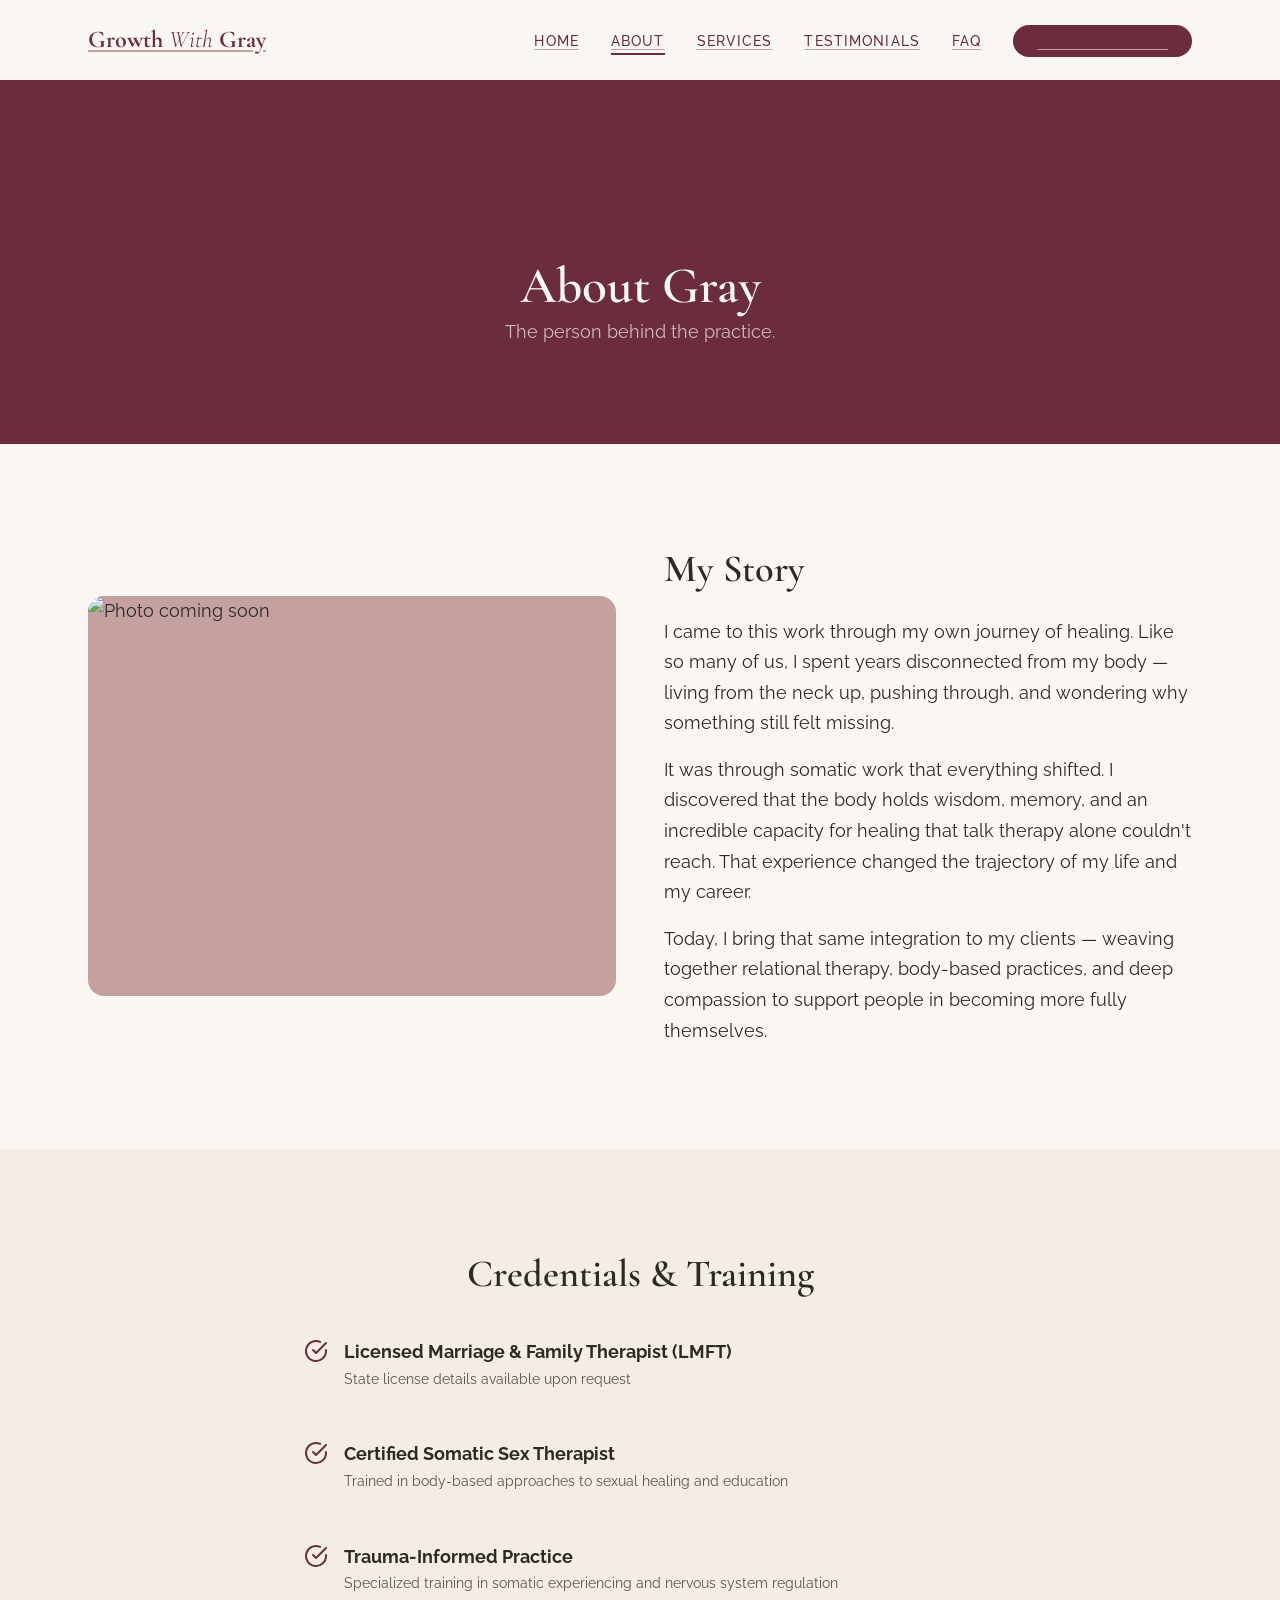
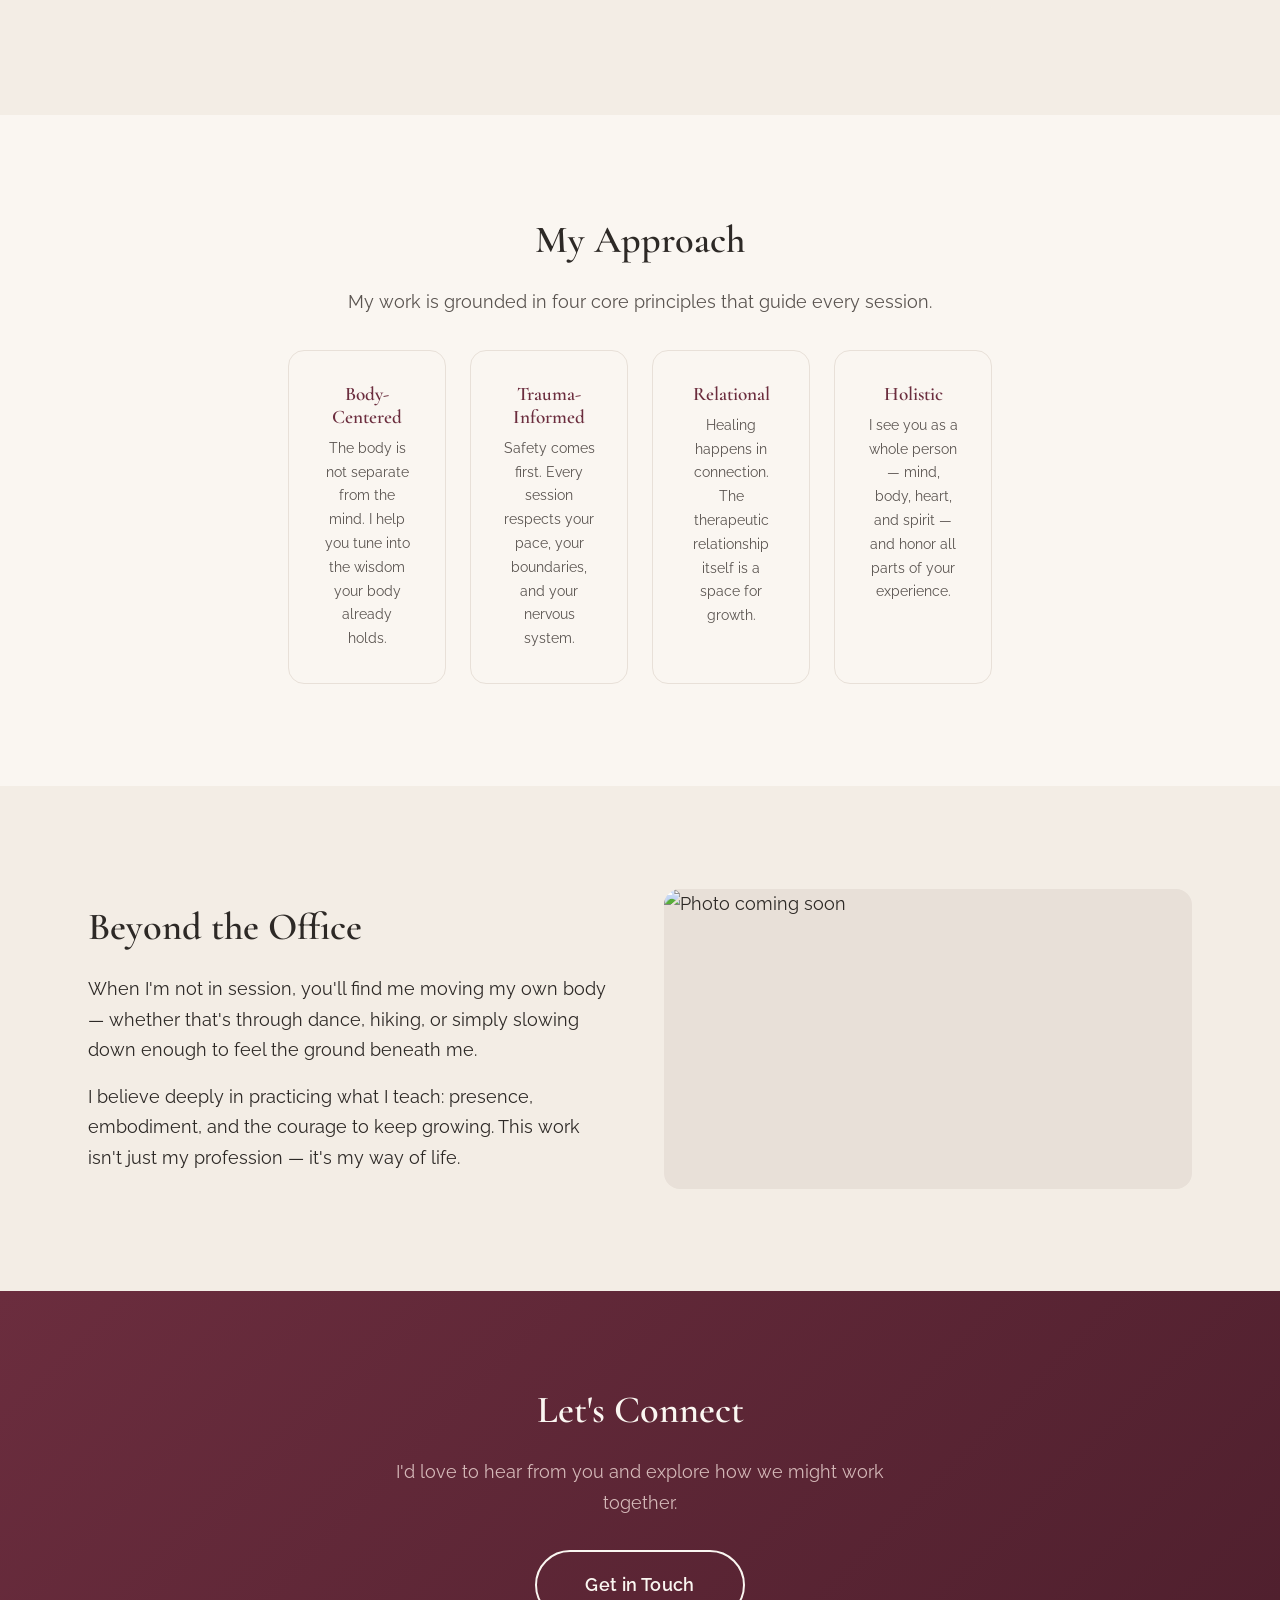
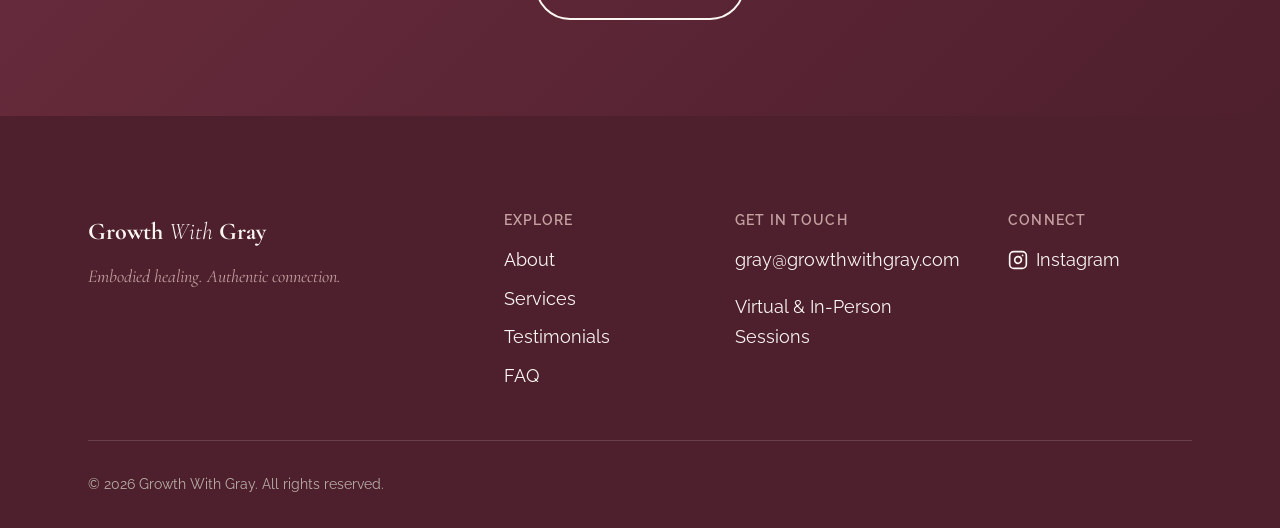
==== web/about.html @ afc62f44 "Initial check in" ====
<!DOCTYPE html>
<html lang="en">
<head>
  <meta charset="UTF-8">
  <meta name="viewport" content="width=device-width, initial-scale=1.0">
  <title>About Gray Moulton | Growth With Gray</title>
  <meta name="description" content="Learn about Gray Moulton, a licensed LMFT and certified Somatic Sex Therapist. Body-centered, trauma-informed therapy and coaching.">
  <meta name="author" content="Gray Moulton, LMFT">
  <meta property="og:title" content="About Gray Moulton | Growth With Gray">
  <meta property="og:description" content="Learn about Gray Moulton, a licensed LMFT and certified Somatic Sex Therapist.">
  <meta property="og:type" content="website">
  <meta property="og:url" content="https://growthwithgray.com/about">
  <link rel="canonical" href="https://growthwithgray.com/about">

  <link rel="preconnect" href="https://fonts.googleapis.com">
  <link rel="preconnect" href="https://fonts.gstatic.com" crossorigin>
  <link href="https://fonts.googleapis.com/css2?family=Cormorant+Garamond:ital,wght@0,400;0,500;0,600;0,700;1,400;1,500&family=Raleway:wght@300;400;500;600;700&display=swap" rel="stylesheet">

  <link rel="stylesheet" href="css/variables.css">
  <link rel="stylesheet" href="css/reset.css">
  <link rel="stylesheet" href="css/typography.css">
  <link rel="stylesheet" href="css/layout.css">
  <link rel="stylesheet" href="css/components.css">
  <link rel="stylesheet" href="css/utilities.css">
  <link rel="stylesheet" href="css/animations.css">
  <link rel="stylesheet" href="css/responsive.css">
</head>
<body>
  <a class="skip-link" href="#main-content">Skip to main content</a>

  <div id="site-header" style="min-height: var(--header-height);"></div>

  <main id="main-content">

    <!-- Page Hero -->
    <section class="page-hero">
      <div class="container">
        <h1 class="reveal">About Gray</h1>
        <p class="reveal reveal--delay-1">The person behind the practice.</p>
      </div>
    </section>

    <!-- Bio Section -->
    <section class="section">
      <div class="container">
        <div class="two-col">
          <div class="reveal--left reveal">
            <img src="images/gray-about.jpg" alt="Gray Moulton in her practice" style="border-radius: var(--radius-lg); width: 100%;" onerror="this.style.background='var(--color-secondary)'; this.style.minHeight='400px'; this.alt='Photo coming soon';">
          </div>
          <div class="reveal--right reveal">
            <h2 class="section-title">My Story</h2>
            <p>I came to this work through my own journey of healing. Like so many of us, I spent years disconnected from my body &mdash; living from the neck up, pushing through, and wondering why something still felt missing.</p>
            <p>It was through somatic work that everything shifted. I discovered that the body holds wisdom, memory, and an incredible capacity for healing that talk therapy alone couldn't reach. That experience changed the trajectory of my life and my career.</p>
            <p>Today, I bring that same integration to my clients &mdash; weaving together relational therapy, body-based practices, and deep compassion to support people in becoming more fully themselves.</p>
          </div>
        </div>
      </div>
    </section>

    <!-- Credentials Section -->
    <section class="section section--alt">
      <div class="container container--narrow">
        <h2 class="section-title text-center reveal">Credentials &amp; Training</h2>
        <div class="credentials-list reveal reveal--delay-1">
          <div class="credential">
            <svg class="credential-icon" viewBox="0 0 24 24" fill="none" stroke="currentColor" stroke-width="2" stroke-linecap="round" stroke-linejoin="round" aria-hidden="true">
              <path d="M22 11.08V12a10 10 0 1 1-5.93-9.14"></path>
              <polyline points="22 4 12 14.01 9 11.01"></polyline>
            </svg>
            <div>
              <strong>Licensed Marriage &amp; Family Therapist (LMFT)</strong>
              <p class="text-light" style="font-size: var(--fs-small); margin-bottom: 0;">State license details available upon request</p>
            </div>
          </div>
          <div class="credential">
            <svg class="credential-icon" viewBox="0 0 24 24" fill="none" stroke="currentColor" stroke-width="2" stroke-linecap="round" stroke-linejoin="round" aria-hidden="true">
              <path d="M22 11.08V12a10 10 0 1 1-5.93-9.14"></path>
              <polyline points="22 4 12 14.01 9 11.01"></polyline>
            </svg>
            <div>
              <strong>Certified Somatic Sex Therapist</strong>
              <p class="text-light" style="font-size: var(--fs-small); margin-bottom: 0;">Trained in body-based approaches to sexual healing and education</p>
            </div>
          </div>
          <div class="credential">
            <svg class="credential-icon" viewBox="0 0 24 24" fill="none" stroke="currentColor" stroke-width="2" stroke-linecap="round" stroke-linejoin="round" aria-hidden="true">
              <path d="M22 11.08V12a10 10 0 1 1-5.93-9.14"></path>
              <polyline points="22 4 12 14.01 9 11.01"></polyline>
            </svg>
            <div>
              <strong>Trauma-Informed Practice</strong>
              <p class="text-light" style="font-size: var(--fs-small); margin-bottom: 0;">Specialized training in somatic experiencing and nervous system regulation</p>
            </div>
          </div>
        </div>
      </div>
    </section>

    <!-- Approach Section -->
    <section class="section">
      <div class="container container--narrow">
        <h2 class="section-title text-center reveal">My Approach</h2>
        <p class="section-subtitle mx-auto text-center reveal reveal--delay-1">My work is grounded in four core principles that guide every session.</p>
        <div class="pillars-grid mt-xl">
          <div class="pillar reveal reveal--delay-1">
            <h4>Body-Centered</h4>
            <p>The body is not separate from the mind. I help you tune into the wisdom your body already holds.</p>
          </div>
          <div class="pillar reveal reveal--delay-2">
            <h4>Trauma-Informed</h4>
            <p>Safety comes first. Every session respects your pace, your boundaries, and your nervous system.</p>
          </div>
          <div class="pillar reveal reveal--delay-3">
            <h4>Relational</h4>
            <p>Healing happens in connection. The therapeutic relationship itself is a space for growth.</p>
          </div>
          <div class="pillar reveal reveal--delay-4">
            <h4>Holistic</h4>
            <p>I see you as a whole person &mdash; mind, body, heart, and spirit &mdash; and honor all parts of your experience.</p>
          </div>
        </div>
      </div>
    </section>

    <!-- Personal Touch Section -->
    <section class="section section--alt">
      <div class="container">
        <div class="two-col two-col--reverse">
          <div class="reveal--right reveal">
            <img src="images/gray-personal.jpg" alt="Gray in a personal setting" style="border-radius: var(--radius-lg); width: 100%;" onerror="this.style.background='var(--color-neutral)'; this.style.minHeight='300px'; this.alt='Photo coming soon';">
          </div>
          <div class="reveal--left reveal">
            <h2 class="section-title">Beyond the Office</h2>
            <p>When I'm not in session, you'll find me moving my own body &mdash; whether that's through dance, hiking, or simply slowing down enough to feel the ground beneath me.</p>
            <p>I believe deeply in practicing what I teach: presence, embodiment, and the courage to keep growing. This work isn't just my profession &mdash; it's my way of life.</p>
          </div>
        </div>
      </div>
    </section>

    <!-- CTA Section -->
    <section class="cta-banner">
      <div class="container">
        <h2 class="reveal">Let's Connect</h2>
        <p class="reveal reveal--delay-1">I'd love to hear from you and explore how we might work together.</p>
        <a href="contact.html" class="btn btn--outline-light btn--large reveal reveal--delay-2">Get in Touch</a>
      </div>
    </section>

  </main>

  <div id="site-footer"></div>

  <script src="js/components.js"></script>
  <script src="js/navigation.js"></script>
  <script src="js/animations.js"></script>
</body>
</html>
---- web/css/variables.css ----
/* ================================================
   GROWTH WITH GRAY - Design Tokens
   ================================================ */

:root {
  /* === Colors === */
  --color-primary:        #6B2D3E;
  --color-primary-light:  #8A4358;
  --color-primary-dark:   #4E1F2D;

  --color-secondary:      #C4A0A0;
  --color-secondary-light:#D4B8B8;

  --color-accent:         #C8956A;
  --color-accent-light:   #D4A880;

  --color-bg:             #FAF6F1;
  --color-bg-alt:         #F3EDE5;
  --color-surface:        #FFFFFF;

  --color-text:           #2D2926;
  --color-text-light:     #5A5450;
  --color-text-inverse:   #FAF6F1;

  --color-neutral:        #E8E0D8;
  --color-neutral-dark:   #B8AFA7;

  --color-error:          #C0392B;
  --color-success:        #6B8E5A;

  /* === Typography === */
  --font-heading: 'Cormorant Garamond', 'Georgia', serif;
  --font-body:    'Raleway', 'Helvetica Neue', sans-serif;

  --fs-hero:     clamp(2.5rem, 5vw, 4.5rem);
  --fs-h1:       clamp(2rem, 4vw, 3.5rem);
  --fs-h2:       clamp(1.75rem, 3vw, 2.5rem);
  --fs-h3:       clamp(1.25rem, 2vw, 1.75rem);
  --fs-h4:       clamp(1.1rem, 1.5vw, 1.25rem);
  --fs-body:     1rem;
  --fs-body-lg:  1.125rem;
  --fs-small:    0.875rem;

  --lh-heading: 1.2;
  --lh-body:    1.7;

  --fw-light:   300;
  --fw-regular: 400;
  --fw-medium:  500;
  --fw-semi:    600;
  --fw-bold:    700;

  /* === Spacing (8px base) === */
  --space-xs:   0.25rem;
  --space-sm:   0.5rem;
  --space-md:   1rem;
  --space-lg:   1.5rem;
  --space-xl:   2rem;
  --space-2xl:  3rem;
  --space-3xl:  4rem;
  --space-4xl:  6rem;
  --space-section: clamp(4rem, 8vw, 8rem);

  /* === Layout === */
  --container-max:     1200px;
  --container-narrow:  800px;
  --container-padding: clamp(1rem, 4vw, 2rem);

  /* === Borders & Radius === */
  --radius-sm:   4px;
  --radius-md:   8px;
  --radius-lg:   16px;
  --radius-xl:   24px;
  --radius-full: 9999px;

  /* === Shadows === */
  --shadow-sm:  0 1px 3px rgba(45, 41, 38, 0.08);
  --shadow-md:  0 4px 12px rgba(45, 41, 38, 0.1);
  --shadow-lg:  0 8px 30px rgba(45, 41, 38, 0.12);

  /* === Transitions === */
  --transition-fast:   150ms ease;
  --transition-base:   300ms ease;
  --transition-slow:   500ms ease;
  --transition-smooth: 600ms cubic-bezier(0.22, 1, 0.36, 1);

  /* === Header === */
  --header-height: 80px;
  --header-height-scrolled: 64px;
}
---- web/css/typography.css ----
/* ================================================
   GROWTH WITH GRAY - Typography
   ================================================ */

h1, h2, h3, h4, h5, h6 {
  font-family: var(--font-heading);
  font-weight: var(--fw-semi);
  line-height: var(--lh-heading);
  color: var(--color-text);
}

h1 { font-size: var(--fs-h1); }
h2 { font-size: var(--fs-h2); }
h3 { font-size: var(--fs-h3); }
h4 { font-size: var(--fs-h4); }

.hero-title {
  font-size: var(--fs-hero);
  font-weight: var(--fw-bold);
  letter-spacing: -0.01em;
}

.section-title {
  font-size: var(--fs-h2);
  margin-bottom: var(--space-lg);
}

.section-subtitle {
  font-size: var(--fs-body-lg);
  color: var(--color-text-light);
  max-width: 600px;
}

p {
  margin-bottom: var(--space-md);
}

p:last-child {
  margin-bottom: 0;
}

a:not(.btn) {
  color: var(--color-primary);
  text-decoration: underline;
  text-decoration-color: var(--color-secondary);
  text-underline-offset: 3px;
  transition: text-decoration-color var(--transition-fast), color var(--transition-fast);
}

a:not(.btn):hover {
  text-decoration-color: var(--color-primary);
  color: var(--color-primary-dark);
}

blockquote {
  position: relative;
  font-family: var(--font-heading);
  font-size: var(--fs-h3);
  font-style: italic;
  line-height: 1.5;
  color: var(--color-text);
  padding-left: var(--space-2xl);
}

blockquote::before {
  content: '\201C';
  position: absolute;
  left: 0;
  top: -0.2em;
  font-size: 4rem;
  color: var(--color-secondary);
  font-family: var(--font-heading);
  line-height: 1;
}

.text-accent {
  color: var(--color-primary);
}

.text-light {
  color: var(--color-text-light);
}

.text-inverse {
  color: var(--color-text-inverse);
}

.tagline {
  font-family: var(--font-heading);
  font-style: italic;
  font-size: var(--fs-body-lg);
  color: var(--color-text-light);
}
---- web/css/layout.css ----
/* ================================================
   GROWTH WITH GRAY - Layout
   ================================================ */

.container {
  width: 100%;
  max-width: var(--container-max);
  margin-inline: auto;
  padding-inline: var(--container-padding);
}

.container--narrow {
  max-width: var(--container-narrow);
}

/* Sections */
.section {
  padding-block: var(--space-section);
}

.section--alt {
  background-color: var(--color-bg-alt);
}

.section--dark {
  background-color: var(--color-primary);
  color: var(--color-text-inverse);
}

.section--dark h2,
.section--dark h3,
.section--dark h4 {
  color: var(--color-text-inverse);
}

.section--dark a:not(.btn) {
  color: var(--color-secondary-light);
}

.section--curved {
  position: relative;
}

.section--curved::after {
  content: '';
  position: absolute;
  bottom: -1px;
  left: 0;
  width: 100%;
  height: 60px;
  background-color: inherit;
  clip-path: ellipse(55% 100% at 50% 0%);
  z-index: 1;
}

/* Two-column grid */
.two-col {
  display: grid;
  grid-template-columns: 1fr;
  gap: var(--space-2xl);
  align-items: center;
}

.two-col--reverse > :first-child {
  order: 0;
}

/* Card grid */
.card-grid {
  display: grid;
  grid-template-columns: 1fr;
  gap: var(--space-xl);
}

/* Testimonials grid */
.testimonial-grid {
  display: grid;
  grid-template-columns: 1fr;
  gap: var(--space-xl);
}

/* Footer grid */
.footer-grid {
  display: grid;
  grid-template-columns: 1fr;
  gap: var(--space-2xl);
}

/* Page hero / banner */
.page-hero {
  padding-top: calc(var(--header-height) + var(--space-4xl));
  padding-bottom: var(--space-4xl);
  background-color: var(--color-primary);
  color: var(--color-text-inverse);
  text-align: center;
  position: relative;
}

.page-hero h1 {
  color: var(--color-text-inverse);
}

.page-hero p {
  color: var(--color-secondary-light);
  max-width: 600px;
  margin-inline: auto;
}

/* Media queries for grids */
@media (min-width: 768px) {
  .two-col {
    grid-template-columns: 1fr 1fr;
  }

  .two-col--reverse > :first-child {
    order: 2;
  }

  .card-grid {
    grid-template-columns: repeat(2, 1fr);
  }

  .testimonial-grid {
    grid-template-columns: repeat(2, 1fr);
  }

  .footer-grid {
    grid-template-columns: repeat(2, 1fr);
  }
}

@media (min-width: 1024px) {
  .card-grid {
    grid-template-columns: repeat(3, 1fr);
  }

  .footer-grid {
    grid-template-columns: 2fr 1fr 1fr 1fr;
  }
}
---- web/css/components.css ----
/* ================================================
   GROWTH WITH GRAY - Components
   ================================================ */

/* ---- Header / Navigation ---- */

.site-header {
  position: fixed;
  top: 0;
  left: 0;
  width: 100%;
  height: var(--header-height);
  z-index: 100;
  transition: background-color var(--transition-base),
              height var(--transition-base),
              box-shadow var(--transition-base);
}

.site-header .container {
  display: flex;
  align-items: center;
  justify-content: space-between;
  height: 100%;
}

.site-header.is-scrolled {
  height: var(--header-height-scrolled);
  background-color: rgba(250, 246, 241, 0.95);
  backdrop-filter: blur(10px);
  -webkit-backdrop-filter: blur(10px);
  box-shadow: var(--shadow-sm);
}

/* Logo */
.logo {
  font-family: var(--font-heading);
  font-size: 1.5rem;
  font-weight: var(--fw-bold);
  color: var(--color-primary);
  text-decoration: none;
  z-index: 101;
}

.logo:hover {
  text-decoration: none;
}

.logo-accent {
  font-weight: var(--fw-light);
  font-style: italic;
}

/* Navigation */
.nav-list {
  display: flex;
  align-items: center;
  gap: var(--space-xl);
}

.nav-link {
  font-family: var(--font-body);
  font-size: var(--fs-small);
  font-weight: var(--fw-medium);
  color: var(--color-text);
  text-decoration: none;
  text-transform: uppercase;
  letter-spacing: 0.08em;
  padding: var(--space-xs) 0;
  position: relative;
  transition: color var(--transition-fast);
}

.nav-link::after {
  content: '';
  position: absolute;
  bottom: -2px;
  left: 0;
  width: 0;
  height: 2px;
  background-color: var(--color-primary);
  transition: width var(--transition-base);
}

.nav-link:hover::after,
.nav-link.is-active::after {
  width: 100%;
}

.nav-link:hover {
  color: var(--color-primary);
  text-decoration: none;
}

.nav-link.is-active {
  color: var(--color-primary);
}

/* CTA nav link */
.nav-link--cta {
  background-color: var(--color-primary);
  color: var(--color-text-inverse);
  padding: var(--space-sm) var(--space-lg);
  border-radius: var(--radius-full);
  text-decoration: none;
  transition: background-color var(--transition-fast), transform var(--transition-fast);
}

.nav-link--cta::after {
  display: none;
}

.nav-link--cta:hover {
  background-color: var(--color-primary-light);
  color: var(--color-text-inverse);
  transform: translateY(-1px);
}

.nav-link--cta.is-active {
  background-color: var(--color-primary-dark);
  color: var(--color-text-inverse);
}

/* Hamburger */
.mobile-menu-toggle {
  display: none;
  flex-direction: column;
  justify-content: center;
  gap: 5px;
  width: 30px;
  height: 30px;
  z-index: 101;
  padding: 0;
}

.hamburger-line {
  display: block;
  width: 100%;
  height: 2px;
  background-color: var(--color-text);
  border-radius: 2px;
  transition: transform var(--transition-base), opacity var(--transition-fast);
  transform-origin: center;
}

.mobile-menu-toggle[aria-expanded="true"] .hamburger-line:nth-child(1) {
  transform: translateY(7px) rotate(45deg);
}

.mobile-menu-toggle[aria-expanded="true"] .hamburger-line:nth-child(2) {
  opacity: 0;
}

.mobile-menu-toggle[aria-expanded="true"] .hamburger-line:nth-child(3) {
  transform: translateY(-7px) rotate(-45deg);
}

/* ---- Buttons ---- */

.btn {
  display: inline-flex;
  align-items: center;
  justify-content: center;
  padding: var(--space-md) var(--space-xl);
  font-family: var(--font-body);
  font-size: var(--fs-body);
  font-weight: var(--fw-semi);
  text-decoration: none;
  border: 2px solid transparent;
  border-radius: var(--radius-full);
  cursor: pointer;
  transition: all var(--transition-base);
  letter-spacing: 0.02em;
  line-height: 1;
}

.btn--primary {
  background-color: var(--color-primary);
  color: var(--color-text-inverse);
}

.btn--primary:hover {
  background-color: var(--color-primary-light);
  transform: translateY(-2px);
  box-shadow: var(--shadow-md);
  text-decoration: none;
  color: var(--color-text-inverse);
}

.btn--outline {
  background: transparent;
  border-color: var(--color-primary);
  color: var(--color-primary);
}

.btn--outline:hover {
  background-color: var(--color-primary);
  color: var(--color-text-inverse);
  transform: translateY(-2px);
  text-decoration: none;
}

.btn--outline-light {
  background: transparent;
  border-color: var(--color-text-inverse);
  color: var(--color-text-inverse);
}

.btn--outline-light:hover {
  background-color: var(--color-text-inverse);
  color: var(--color-primary);
  transform: translateY(-2px);
  text-decoration: none;
}

.btn--large {
  padding: var(--space-lg) var(--space-2xl);
  font-size: var(--fs-body-lg);
}

.btn + .btn {
  margin-left: var(--space-md);
}

/* ---- Cards ---- */

.card {
  background: var(--color-surface);
  border-radius: var(--radius-lg);
  padding: var(--space-2xl);
  box-shadow: var(--shadow-sm);
  transition: transform var(--transition-base), box-shadow var(--transition-base);
}

.card:hover {
  transform: translateY(-4px);
  box-shadow: var(--shadow-md);
}

.card-icon {
  width: 48px;
  height: 48px;
  margin-bottom: var(--space-lg);
  color: var(--color-primary);
}

.card h3 {
  margin-bottom: var(--space-md);
}

.card p {
  color: var(--color-text-light);
}

.card .btn {
  margin-top: var(--space-lg);
}

/* ---- Testimonial Card ---- */

.testimonial-card {
  background: var(--color-surface);
  border-radius: var(--radius-lg);
  padding: var(--space-2xl);
  box-shadow: var(--shadow-sm);
  position: relative;
}

.testimonial-card blockquote {
  font-size: var(--fs-body-lg);
  margin-bottom: var(--space-lg);
}

.testimonial-card .testimonial-author {
  font-weight: var(--fw-semi);
  color: var(--color-primary);
}

.testimonial-card .testimonial-service {
  font-size: var(--fs-small);
  color: var(--color-text-light);
  margin-top: var(--space-xs);
}

/* ---- Forms ---- */

.form-group {
  margin-bottom: var(--space-lg);
}

.form-label {
  display: block;
  font-size: var(--fs-small);
  font-weight: var(--fw-semi);
  text-transform: uppercase;
  letter-spacing: 0.05em;
  margin-bottom: var(--space-sm);
  color: var(--color-text);
}

.form-input,
.form-textarea,
.form-select {
  width: 100%;
  padding: var(--space-md);
  border: 1px solid var(--color-neutral);
  border-radius: var(--radius-md);
  background-color: var(--color-surface);
  font-size: var(--fs-body);
  transition: border-color var(--transition-fast), box-shadow var(--transition-fast);
}

.form-input:focus,
.form-textarea:focus,
.form-select:focus {
  outline: none;
  border-color: var(--color-primary);
  box-shadow: 0 0 0 3px rgba(107, 45, 62, 0.15);
}

.form-input.is-invalid,
.form-textarea.is-invalid {
  border-color: var(--color-error);
}

.form-textarea {
  min-height: 150px;
  resize: vertical;
}

.form-error {
  display: none;
  font-size: var(--fs-small);
  color: var(--color-error);
  margin-top: var(--space-xs);
}

.form-error.is-visible {
  display: block;
}

.form-success {
  display: none;
  padding: var(--space-lg);
  background-color: rgba(107, 142, 90, 0.1);
  border: 1px solid var(--color-success);
  border-radius: var(--radius-md);
  color: var(--color-success);
  text-align: center;
}

.form-success.is-visible {
  display: block;
}

/* ---- FAQ Accordion ---- */

.faq-item {
  border-bottom: 1px solid var(--color-neutral);
}

.faq-item summary {
  display: flex;
  align-items: center;
  justify-content: space-between;
  padding: var(--space-lg) 0;
  cursor: pointer;
  font-family: var(--font-heading);
  font-size: var(--fs-h4);
  font-weight: var(--fw-semi);
  color: var(--color-text);
  list-style: none;
  transition: color var(--transition-fast);
}

.faq-item summary::-webkit-details-marker {
  display: none;
}

.faq-item summary::marker {
  display: none;
  content: '';
}

.faq-item summary:hover {
  color: var(--color-primary);
}

.faq-chevron {
  width: 20px;
  height: 20px;
  flex-shrink: 0;
  color: var(--color-primary);
  transition: transform var(--transition-base);
}

.faq-item[open] .faq-chevron {
  transform: rotate(180deg);
}

.faq-answer {
  padding-bottom: var(--space-lg);
  color: var(--color-text-light);
}

/* ---- Footer ---- */

.site-footer {
  background-color: var(--color-primary-dark);
  color: var(--color-text-inverse);
  padding: var(--space-4xl) 0 var(--space-xl);
}

.footer-logo {
  font-family: var(--font-heading);
  font-size: 1.5rem;
  font-weight: var(--fw-bold);
  color: var(--color-text-inverse);
}

.footer-logo .logo-accent {
  font-weight: var(--fw-light);
  font-style: italic;
}

.footer-tagline {
  margin-top: var(--space-sm);
  color: var(--color-secondary);
}

.site-footer h3 {
  font-family: var(--font-body);
  font-size: var(--fs-small);
  font-weight: var(--fw-semi);
  text-transform: uppercase;
  letter-spacing: 0.08em;
  color: var(--color-secondary);
  margin-bottom: var(--space-md);
}

.footer-nav ul {
  display: flex;
  flex-direction: column;
  gap: var(--space-sm);
}

.site-footer a:not(.btn) {
  color: var(--color-text-inverse);
  text-decoration: none;
  text-decoration-color: transparent;
  transition: text-decoration-color var(--transition-fast);
}

.site-footer a:not(.btn):hover {
  text-decoration: underline;
  text-decoration-color: var(--color-secondary);
  color: var(--color-text-inverse);
}

.social-links {
  display: flex;
  gap: var(--space-md);
}

.social-links a {
  display: flex;
  align-items: center;
  gap: var(--space-sm);
}

.social-icon {
  width: 20px;
  height: 20px;
}

.footer-bottom {
  margin-top: var(--space-2xl);
  padding-top: var(--space-xl);
  border-top: 1px solid rgba(250, 246, 241, 0.15);
  display: flex;
  flex-wrap: wrap;
  justify-content: space-between;
  gap: var(--space-md);
  font-size: var(--fs-small);
  color: var(--color-neutral-dark);
}

/* ---- Hero Section (Home) ---- */

.hero {
  min-height: 100vh;
  display: flex;
  align-items: center;
  justify-content: center;
  text-align: center;
  padding-top: var(--header-height);
  background: linear-gradient(
    135deg,
    var(--color-primary-dark) 0%,
    var(--color-primary) 50%,
    #7A3A4E 100%
  );
  color: var(--color-text-inverse);
  position: relative;
  overflow: hidden;
}

.hero::before {
  content: '';
  position: absolute;
  top: 0;
  left: 0;
  right: 0;
  bottom: 0;
  background: radial-gradient(
    ellipse at 30% 50%,
    rgba(196, 160, 160, 0.15) 0%,
    transparent 60%
  );
}

.hero::after {
  content: '';
  position: absolute;
  bottom: -1px;
  left: 0;
  width: 100%;
  height: 80px;
  background-color: var(--color-bg);
  clip-path: ellipse(55% 100% at 50% 100%);
}

.hero-content {
  position: relative;
  z-index: 1;
  max-width: 800px;
  padding: var(--space-2xl) var(--container-padding);
}

.hero h1 {
  color: var(--color-text-inverse);
  margin-bottom: var(--space-lg);
}

.hero-subtitle {
  font-size: var(--fs-body-lg);
  color: var(--color-secondary-light);
  margin-bottom: var(--space-2xl);
  max-width: 550px;
  margin-inline: auto;
}

.hero-buttons {
  display: flex;
  flex-wrap: wrap;
  justify-content: center;
  gap: var(--space-md);
}

.scroll-indicator {
  position: absolute;
  bottom: 100px;
  left: 50%;
  transform: translateX(-50%);
  z-index: 1;
  animation: bounce 2s ease-in-out infinite;
}

.scroll-indicator svg {
  width: 30px;
  height: 30px;
  color: var(--color-secondary);
}

@keyframes bounce {
  0%, 20%, 50%, 80%, 100% { transform: translateX(-50%) translateY(0); }
  40% { transform: translateX(-50%) translateY(-10px); }
  60% { transform: translateX(-50%) translateY(-5px); }
}

/* ---- Intro Section ---- */

.intro-photo {
  width: 200px;
  height: 200px;
  border-radius: 50%;
  object-fit: cover;
  border: 4px solid var(--color-secondary);
  margin: 0 auto var(--space-xl);
}

/* ---- CTA Banner ---- */

.cta-banner {
  text-align: center;
  padding: var(--space-4xl) var(--container-padding);
  background: linear-gradient(
    135deg,
    var(--color-primary) 0%,
    var(--color-primary-dark) 100%
  );
  color: var(--color-text-inverse);
}

.cta-banner h2 {
  color: var(--color-text-inverse);
  margin-bottom: var(--space-lg);
}

.cta-banner p {
  color: var(--color-secondary-light);
  margin-bottom: var(--space-xl);
  max-width: 500px;
  margin-inline: auto;
}

/* ---- Approach Pillars ---- */

.pillars-grid {
  display: grid;
  grid-template-columns: repeat(2, 1fr);
  gap: var(--space-lg);
  margin-top: var(--space-xl);
}

.pillar {
  text-align: center;
  padding: var(--space-xl);
  border: 1px solid var(--color-neutral);
  border-radius: var(--radius-lg);
  transition: border-color var(--transition-base);
}

.pillar:hover {
  border-color: var(--color-secondary);
}

.pillar h4 {
  color: var(--color-primary);
  margin-bottom: var(--space-sm);
}

.pillar p {
  font-size: var(--fs-small);
  color: var(--color-text-light);
}

/* ---- Credentials List ---- */

.credentials-list {
  display: flex;
  flex-direction: column;
  gap: var(--space-md);
}

.credential {
  display: flex;
  align-items: flex-start;
  gap: var(--space-md);
  padding: var(--space-md);
  background-color: var(--color-bg-alt);
  border-radius: var(--radius-md);
}

.credential-icon {
  width: 24px;
  height: 24px;
  flex-shrink: 0;
  color: var(--color-primary);
  margin-top: 2px;
}

/* ---- Session Info ---- */

.session-info {
  display: grid;
  grid-template-columns: 1fr;
  gap: var(--space-lg);
  padding: var(--space-2xl);
  background-color: var(--color-bg-alt);
  border-radius: var(--radius-lg);
}

.session-info-item h4 {
  color: var(--color-primary);
  margin-bottom: var(--space-xs);
}

/* ---- Booking Placeholder ---- */

.booking-placeholder {
  background-color: var(--color-bg-alt);
  border: 2px dashed var(--color-neutral);
  border-radius: var(--radius-lg);
  padding: var(--space-4xl) var(--space-2xl);
  text-align: center;
  color: var(--color-text-light);
}

.booking-placeholder p:first-child {
  font-family: var(--font-heading);
  font-size: var(--fs-h3);
  margin-bottom: var(--space-sm);
}

/* ---- Contact Info Sidebar ---- */

.contact-info-item {
  margin-bottom: var(--space-lg);
}

.contact-info-item h4 {
  color: var(--color-primary);
  margin-bottom: var(--space-xs);
}

@media (min-width: 768px) {
  .pillars-grid {
    grid-template-columns: repeat(4, 1fr);
  }

  .session-info {
    grid-template-columns: repeat(2, 1fr);
  }
}
---- web/css/utilities.css ----
/* ================================================
   GROWTH WITH GRAY - Utilities
   ================================================ */

/* Screen reader only */
.sr-only {
  position: absolute;
  width: 1px;
  height: 1px;
  padding: 0;
  margin: -1px;
  overflow: hidden;
  clip: rect(0, 0, 0, 0);
  white-space: nowrap;
  border: 0;
}

/* Skip link */
.skip-link {
  position: absolute;
  top: -100%;
  left: var(--space-md);
  z-index: 1000;
  padding: var(--space-sm) var(--space-md);
  background-color: var(--color-primary);
  color: var(--color-text-inverse);
  border-radius: var(--radius-md);
  font-size: var(--fs-small);
  text-decoration: none;
  transition: top var(--transition-fast);
}

.skip-link:focus {
  top: var(--space-md);
}

/* Text alignment */
.text-center { text-align: center; }
.text-left   { text-align: left; }
.text-right  { text-align: right; }

/* Margin utilities */
.mt-0  { margin-top: 0; }
.mt-sm { margin-top: var(--space-sm); }
.mt-md { margin-top: var(--space-md); }
.mt-lg { margin-top: var(--space-lg); }
.mt-xl { margin-top: var(--space-xl); }
.mt-2xl { margin-top: var(--space-2xl); }

.mb-0  { margin-bottom: 0; }
.mb-sm { margin-bottom: var(--space-sm); }
.mb-md { margin-bottom: var(--space-md); }
.mb-lg { margin-bottom: var(--space-lg); }
.mb-xl { margin-bottom: var(--space-xl); }
.mb-2xl { margin-bottom: var(--space-2xl); }

/* Center content */
.mx-auto {
  margin-inline: auto;
}

/* Flex utilities */
.flex { display: flex; }
.flex-col { flex-direction: column; }
.items-center { align-items: center; }
.justify-center { justify-content: center; }
.gap-sm { gap: var(--space-sm); }
.gap-md { gap: var(--space-md); }
.gap-lg { gap: var(--space-lg); }
---- web/css/animations.css ----
/* ================================================
   GROWTH WITH GRAY - Animations
   ================================================ */

/* Scroll-triggered reveal */
.reveal {
  opacity: 0;
  transform: translateY(30px);
  transition: opacity var(--transition-smooth), transform var(--transition-smooth);
}

.reveal.is-visible {
  opacity: 1;
  transform: translateY(0);
}

.reveal--delay-1 { transition-delay: 100ms; }
.reveal--delay-2 { transition-delay: 200ms; }
.reveal--delay-3 { transition-delay: 300ms; }
.reveal--delay-4 { transition-delay: 400ms; }

/* Fade in from left */
.reveal--left {
  opacity: 0;
  transform: translateX(-30px);
  transition: opacity var(--transition-smooth), transform var(--transition-smooth);
}

.reveal--left.is-visible {
  opacity: 1;
  transform: translateX(0);
}

/* Fade in from right */
.reveal--right {
  opacity: 0;
  transform: translateX(30px);
  transition: opacity var(--transition-smooth), transform var(--transition-smooth);
}

.reveal--right.is-visible {
  opacity: 1;
  transform: translateX(0);
}

/* Scale in */
.reveal--scale {
  opacity: 0;
  transform: scale(0.95);
  transition: opacity var(--transition-smooth), transform var(--transition-smooth);
}

.reveal--scale.is-visible {
  opacity: 1;
  transform: scale(1);
}

/* Reduced motion */
@media (prefers-reduced-motion: reduce) {
  .reveal,
  .reveal--left,
  .reveal--right,
  .reveal--scale {
    opacity: 1;
    transform: none;
    transition: none;
  }
}
---- web/css/responsive.css ----
/* ================================================
   GROWTH WITH GRAY - Responsive
   ================================================ */

/* ---- Mobile Navigation (below 768px) ---- */
@media (max-width: 767px) {
  .mobile-menu-toggle {
    display: flex;
  }

  .main-nav {
    position: fixed;
    top: 0;
    left: 0;
    right: 0;
    bottom: 0;
    background-color: rgba(250, 246, 241, 0.98);
    backdrop-filter: blur(10px);
    -webkit-backdrop-filter: blur(10px);
    display: flex;
    align-items: center;
    justify-content: center;
    opacity: 0;
    visibility: hidden;
    transition: opacity var(--transition-base), visibility var(--transition-base);
    z-index: 100;
  }

  .main-nav.is-open {
    opacity: 1;
    visibility: visible;
  }

  .nav-list {
    flex-direction: column;
    align-items: center;
    gap: var(--space-xl);
  }

  .nav-link {
    font-size: var(--fs-h3);
    text-transform: none;
    letter-spacing: 0;
    font-family: var(--font-heading);
  }

  .nav-link--cta {
    font-family: var(--font-body);
    font-size: var(--fs-body);
    margin-top: var(--space-md);
  }

  /* Hero adjustments */
  .hero-buttons {
    flex-direction: column;
    align-items: center;
  }

  .btn + .btn {
    margin-left: 0;
  }

  .scroll-indicator {
    bottom: 60px;
  }

  /* Page hero */
  .page-hero {
    padding-top: calc(var(--header-height) + var(--space-2xl));
    padding-bottom: var(--space-2xl);
  }
}

/* ---- Small Tablet (576px+) ---- */
@media (min-width: 576px) {
  .hero-subtitle {
    font-size: clamp(1.125rem, 2vw, 1.25rem);
  }
}

/* ---- Tablet (768px+) ---- */
@media (min-width: 768px) {
  /* Header is already horizontal via default styles */

  /* Footer bottom alignment */
  .footer-bottom {
    flex-direction: row;
  }
}

/* ---- Desktop (1024px+) ---- */
@media (min-width: 1024px) {
  .hero-content {
    max-width: 900px;
  }

  .intro-photo {
    width: 250px;
    height: 250px;
  }

  /* Larger section padding on desktop */
  .section {
    padding-block: var(--space-section);
  }
}

/* ---- Large Desktop (1280px+) ---- */
@media (min-width: 1280px) {
  .container {
    padding-inline: var(--space-2xl);
  }
}
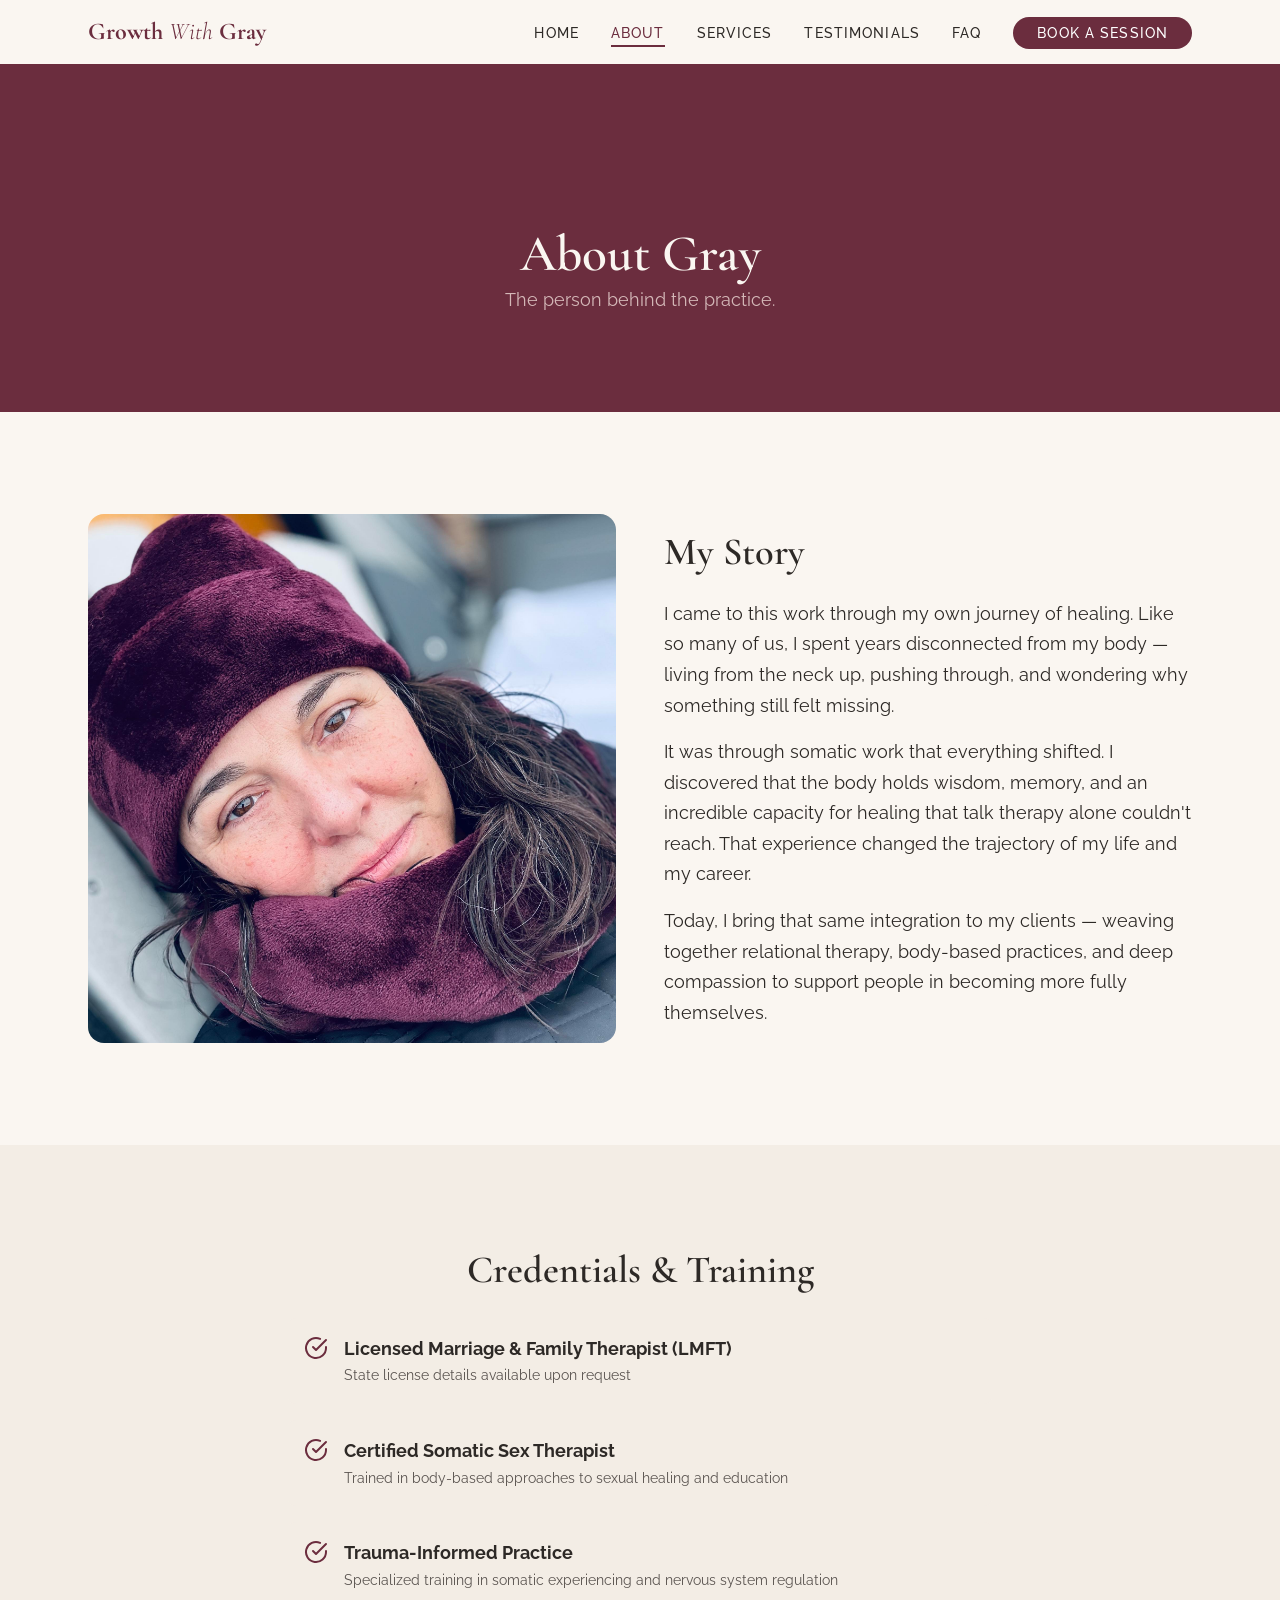
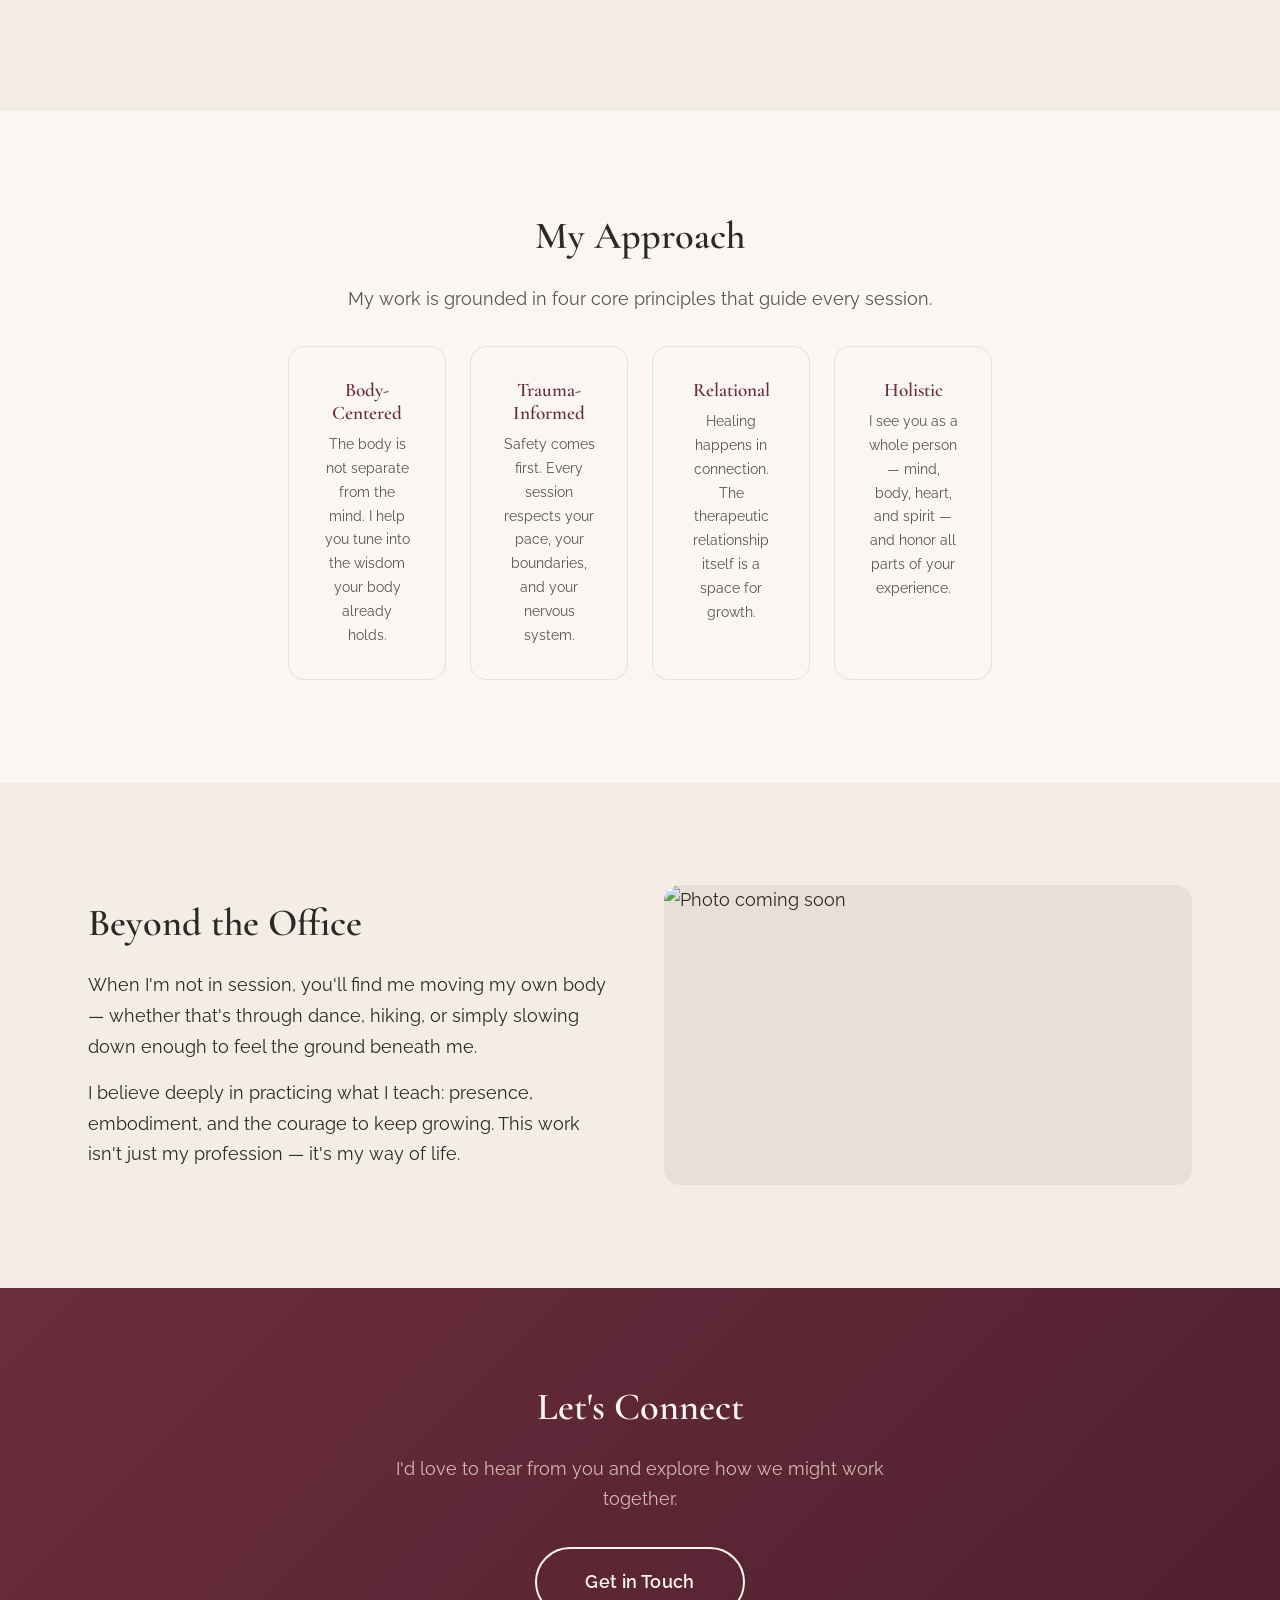
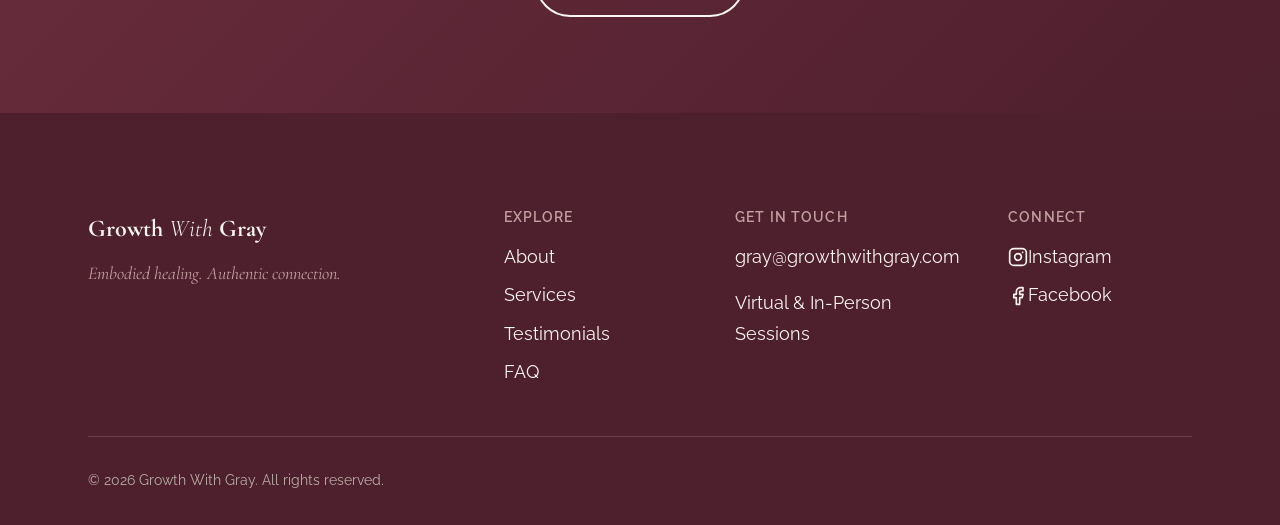
==== commit a0acbf62: "More changes" ====
--- a/web/about.html
+++ b/web/about.html
@@ -45,7 +45,7 @@
       <div class="container">
         <div class="two-col">
           <div class="reveal--left reveal">
-            <img src="images/gray-about.jpg" alt="Gray Moulton in her practice" style="border-radius: var(--radius-lg); width: 100%;" onerror="this.style.background='var(--color-secondary)'; this.style.minHeight='400px'; this.alt='Photo coming soon';">
+            <img src="images/gray_moulton1.jpg" alt="Gray Moulton" style="border-radius: var(--radius-lg); width: 100%;" onerror="this.style.background='var(--color-secondary)'; this.style.minHeight='400px'; this.alt='Photo coming soon';">
           </div>
           <div class="reveal--right reveal">
             <h2 class="section-title">My Story</h2>
--- a/web/css/variables.css
+++ b/web/css/variables.css
@@ -85,6 +85,6 @@
   --transition-smooth: 600ms cubic-bezier(0.22, 1, 0.36, 1);
 
   /* === Header === */
-  --header-height: 80px;
-  --header-height-scrolled: 64px;
+  --header-height: 64px;
+  --header-height-scrolled: 52px;
 }
--- a/web/css/typography.css
+++ b/web/css/typography.css
@@ -39,7 +39,7 @@
   margin-bottom: 0;
 }
 
-a:not(.btn) {
+a:not(.btn):not(.nav-link):not(.logo) {
   color: var(--color-primary);
   text-decoration: underline;
   text-decoration-color: var(--color-secondary);
@@ -47,7 +47,7 @@
   transition: text-decoration-color var(--transition-fast), color var(--transition-fast);
 }
 
-a:not(.btn):hover {
+a:not(.btn):not(.nav-link):not(.logo):hover {
   text-decoration-color: var(--color-primary);
   color: var(--color-primary-dark);
 }
--- a/web/css/components.css
+++ b/web/css/components.css
@@ -96,28 +96,28 @@
 }
 
 /* CTA nav link */
-.nav-link--cta {
+.nav-link.nav-link--cta {
   background-color: var(--color-primary);
-  color: var(--color-text-inverse);
+  color: #FFFFFF;
   padding: var(--space-sm) var(--space-lg);
   border-radius: var(--radius-full);
   text-decoration: none;
   transition: background-color var(--transition-fast), transform var(--transition-fast);
 }
 
-.nav-link--cta::after {
+.nav-link.nav-link--cta::after {
   display: none;
 }
 
-.nav-link--cta:hover {
+.nav-link.nav-link--cta:hover {
   background-color: var(--color-primary-light);
-  color: var(--color-text-inverse);
+  color: #FFFFFF;
   transform: translateY(-1px);
 }
 
-.nav-link--cta.is-active {
+.nav-link.nav-link--cta.is-active {
   background-color: var(--color-primary-dark);
-  color: var(--color-text-inverse);
+  color: #FFFFFF;
 }
 
 /* Hamburger */
@@ -443,14 +443,14 @@
   gap: var(--space-sm);
 }
 
-.site-footer a:not(.btn) {
+.site-footer a:not(.btn):not(.nav-link):not(.logo) {
   color: var(--color-text-inverse);
   text-decoration: none;
   text-decoration-color: transparent;
   transition: text-decoration-color var(--transition-fast);
 }
 
-.site-footer a:not(.btn):hover {
+.site-footer a:not(.btn):not(.nav-link):not(.logo):hover {
   text-decoration: underline;
   text-decoration-color: var(--color-secondary);
   color: var(--color-text-inverse);
@@ -458,18 +458,21 @@
 
 .social-links {
   display: flex;
-  gap: var(--space-md);
+  flex-direction: column;
+  gap: var(--space-sm);
 }
 
 .social-links a {
   display: flex;
   align-items: center;
-  gap: var(--space-sm);
+  gap: 0;
 }
 
 .social-icon {
   width: 20px;
   height: 20px;
+  stroke: var(--color-text-inverse);
+  flex-shrink: 0;
 }
 
 .footer-bottom {
@@ -487,12 +490,13 @@
 /* ---- Hero Section (Home) ---- */
 
 .hero {
-  min-height: 100vh;
+  min-height: 60vh;
   display: flex;
   align-items: center;
   justify-content: center;
   text-align: center;
-  padding-top: var(--header-height);
+  padding-top: var(--space-xl);
+  padding-bottom: var(--space-4xl);
   background: linear-gradient(
     135deg,
     var(--color-primary-dark) 0%,
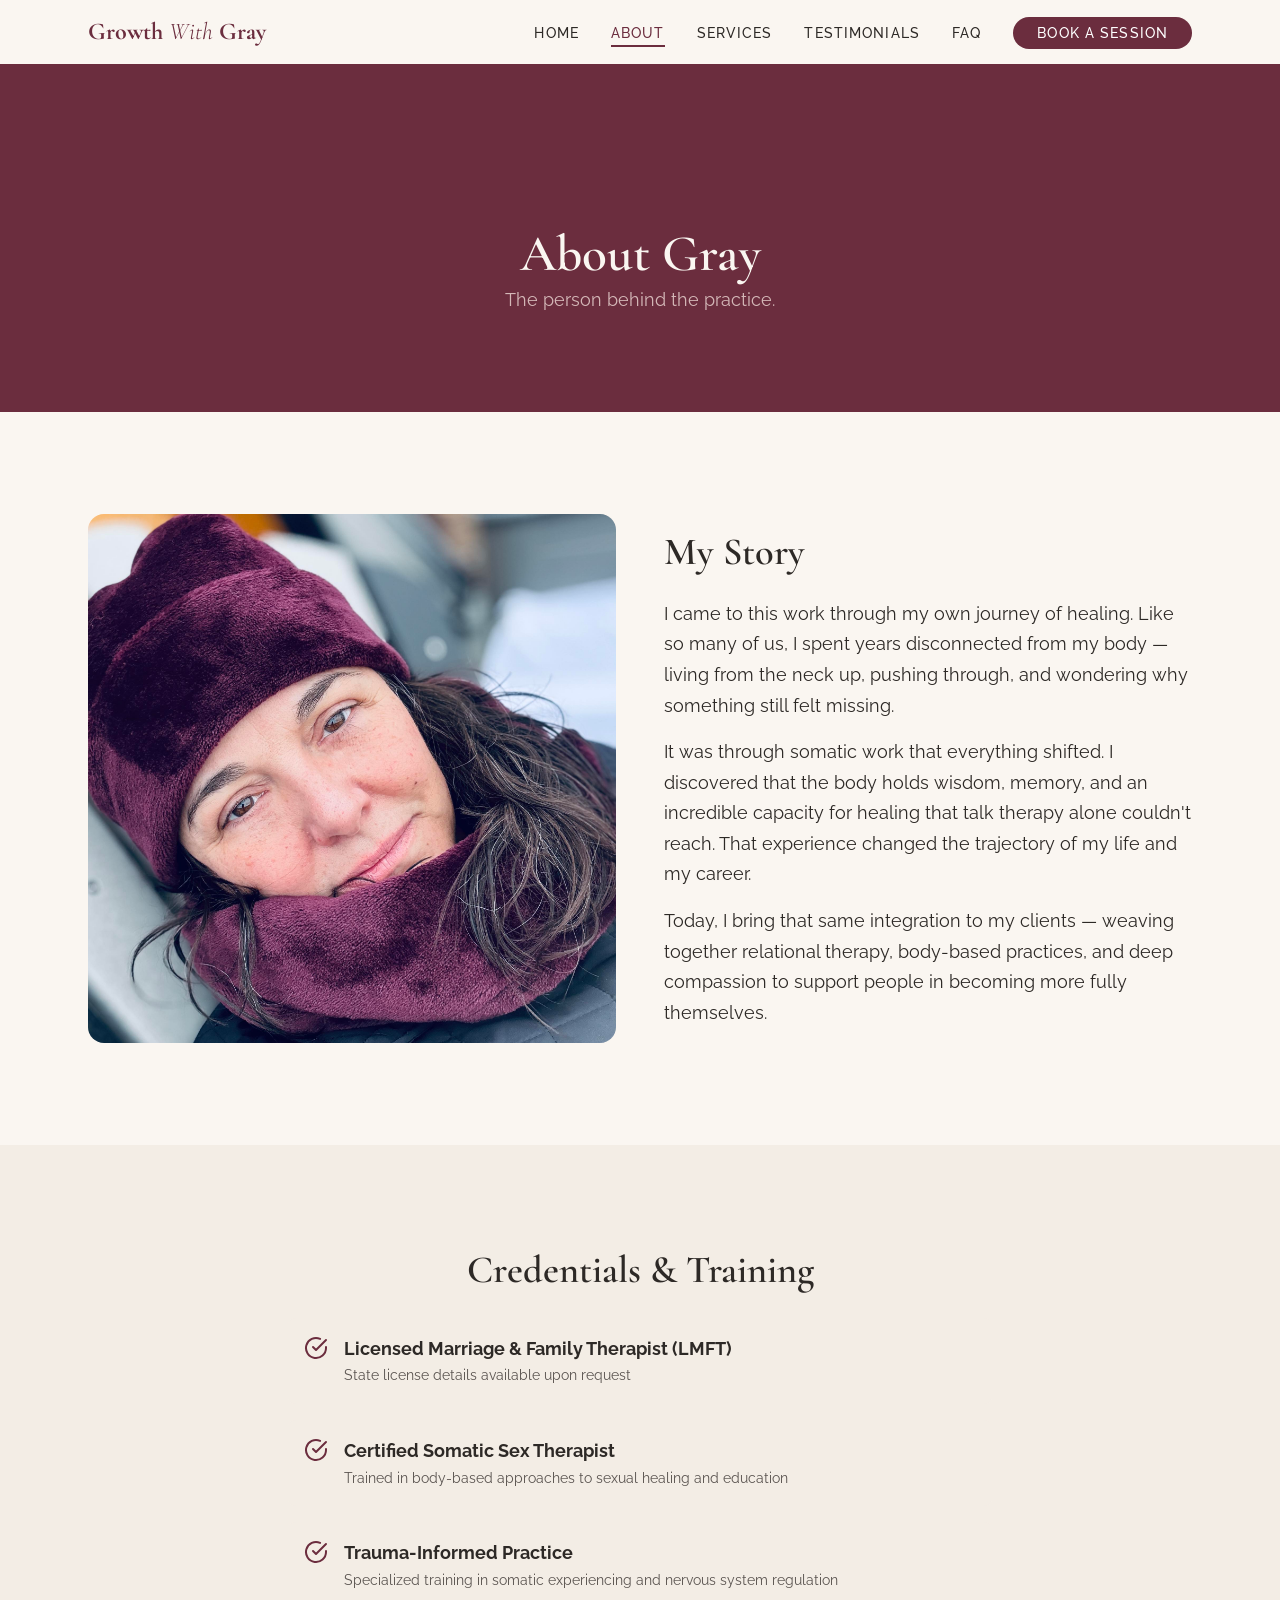
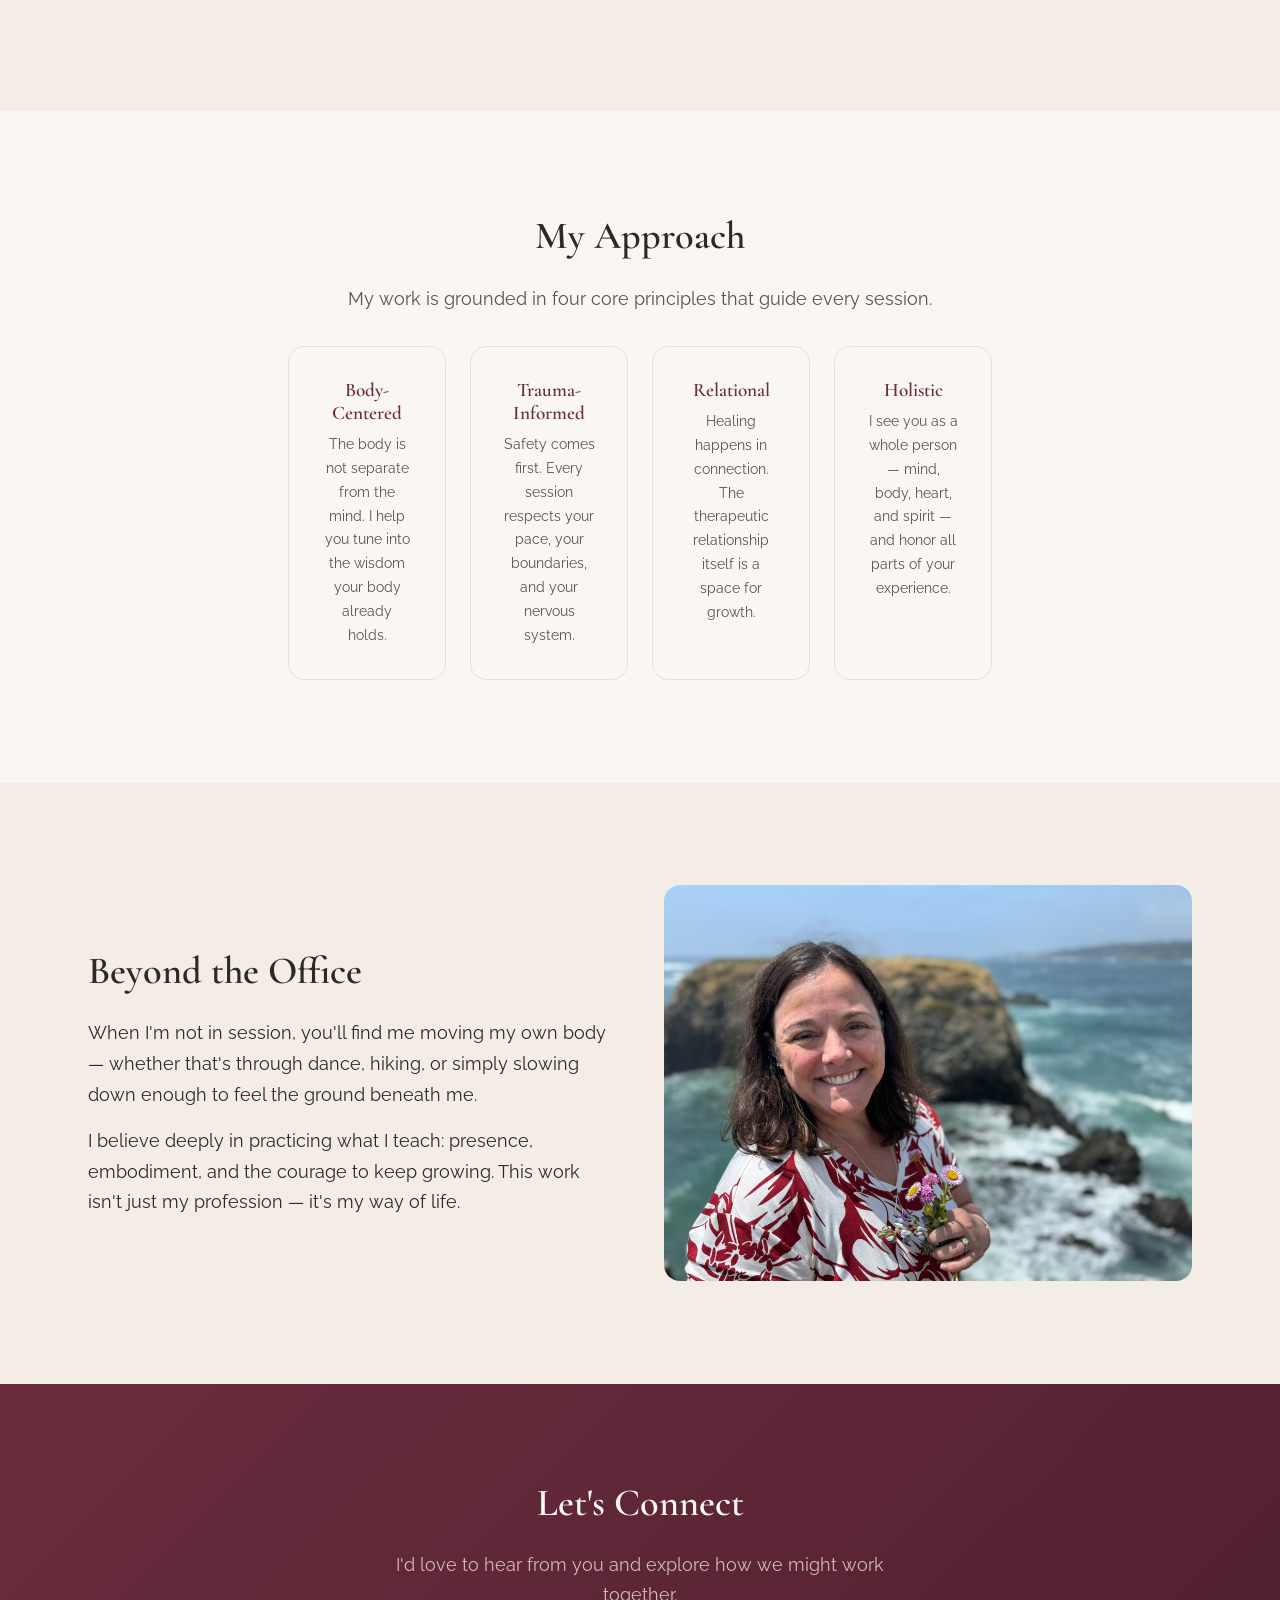
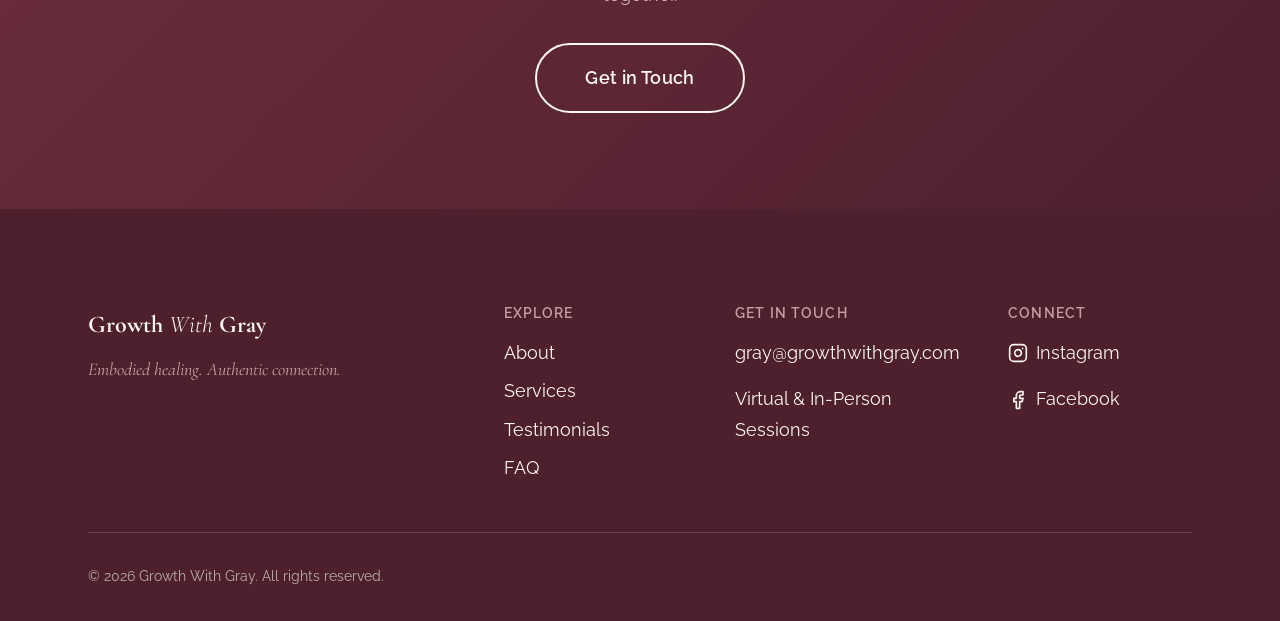
==== commit be234c10: "Various fixes to the website" ====
--- a/web/about.html
+++ b/web/about.html
@@ -127,7 +127,7 @@
       <div class="container">
         <div class="two-col two-col--reverse">
           <div class="reveal--right reveal">
-            <img src="images/gray-personal.jpg" alt="Gray in a personal setting" style="border-radius: var(--radius-lg); width: 100%;" onerror="this.style.background='var(--color-neutral)'; this.style.minHeight='300px'; this.alt='Photo coming soon';">
+            <img src="images/gray_moulton3.jpg" alt="Gray in a personal setting" style="border-radius: var(--radius-lg); width: 100%;" onerror="this.style.background='var(--color-neutral)'; this.style.minHeight='300px'; this.alt='Photo coming soon';">
           </div>
           <div class="reveal--left reveal">
             <h2 class="section-title">Beyond the Office</h2>
--- a/web/css/components.css
+++ b/web/css/components.css
@@ -459,13 +459,13 @@
 .social-links {
   display: flex;
   flex-direction: column;
+  gap: var(--space-md);
+}
+
+.social-links a {
+  display: flex;
+  align-items: center;
   gap: var(--space-sm);
-}
-
-.social-links a {
-  display: flex;
-  align-items: center;
-  gap: 0;
 }
 
 .social-icon {
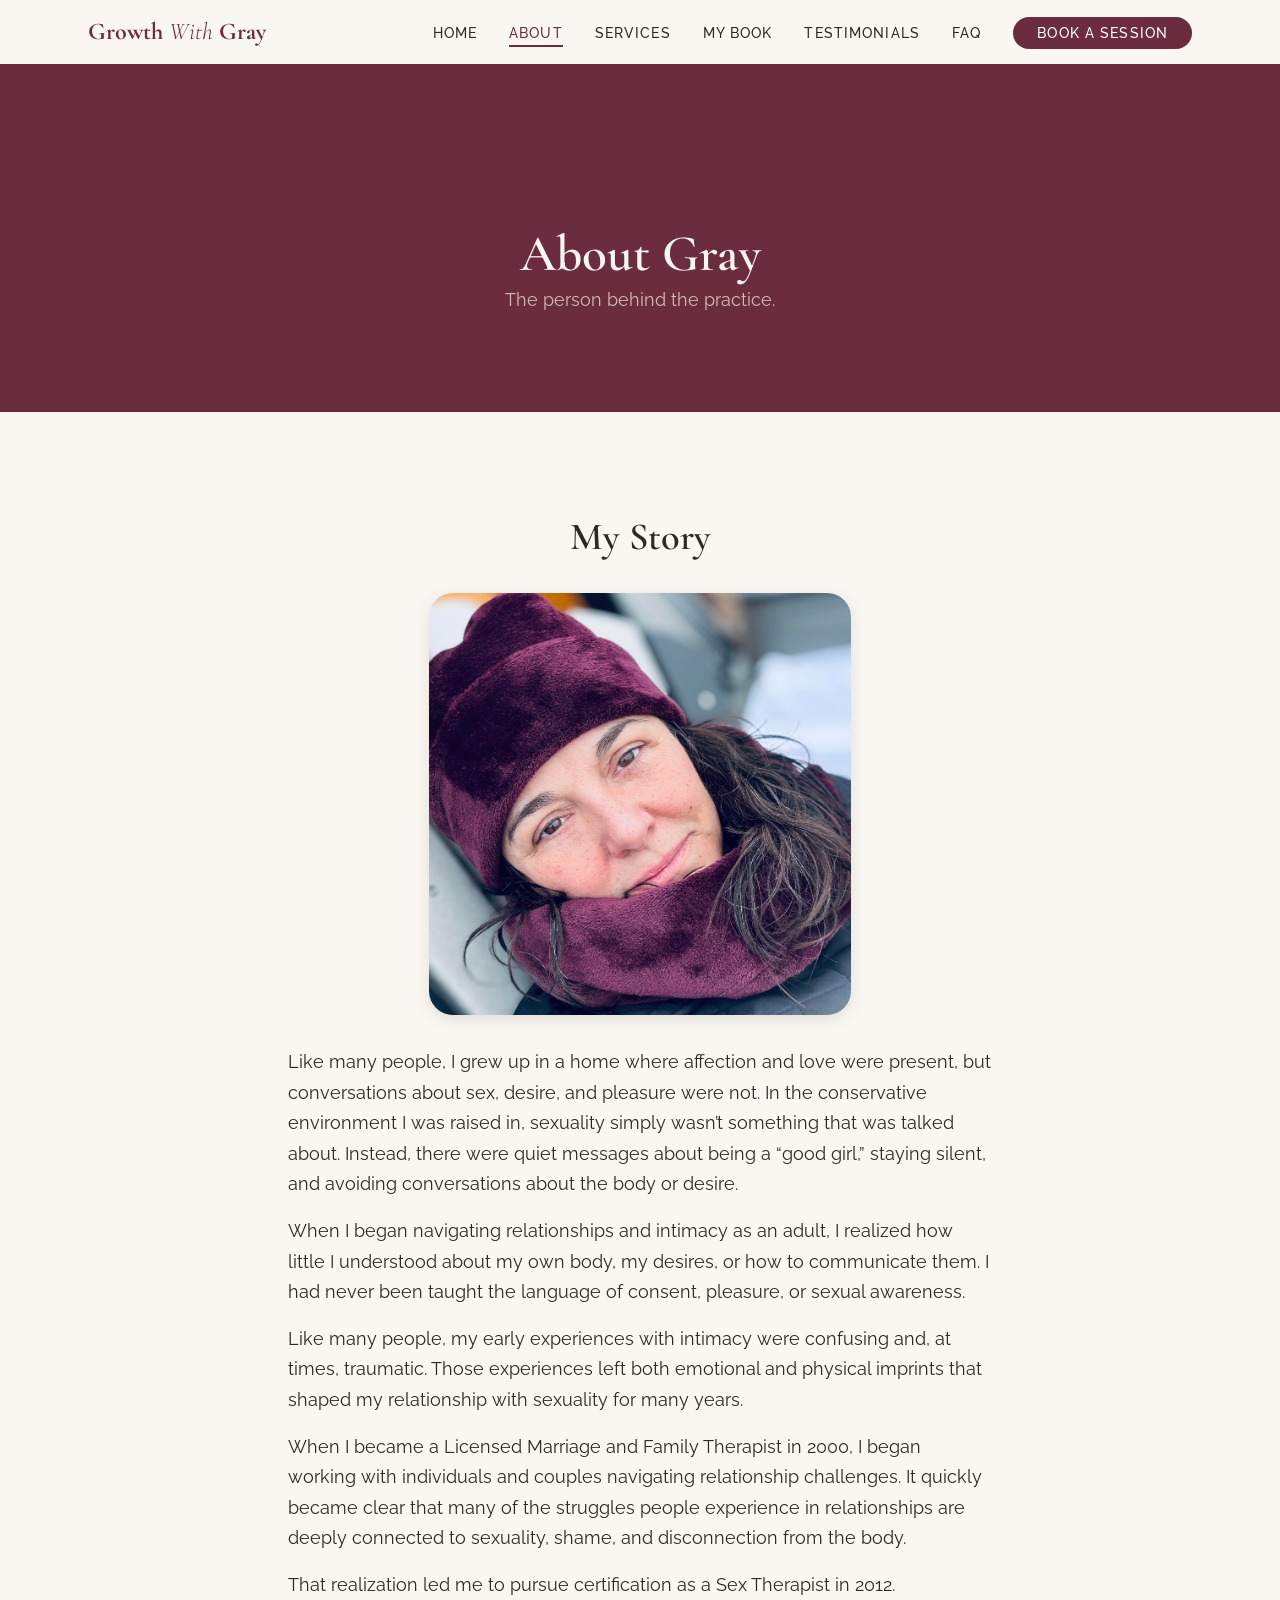
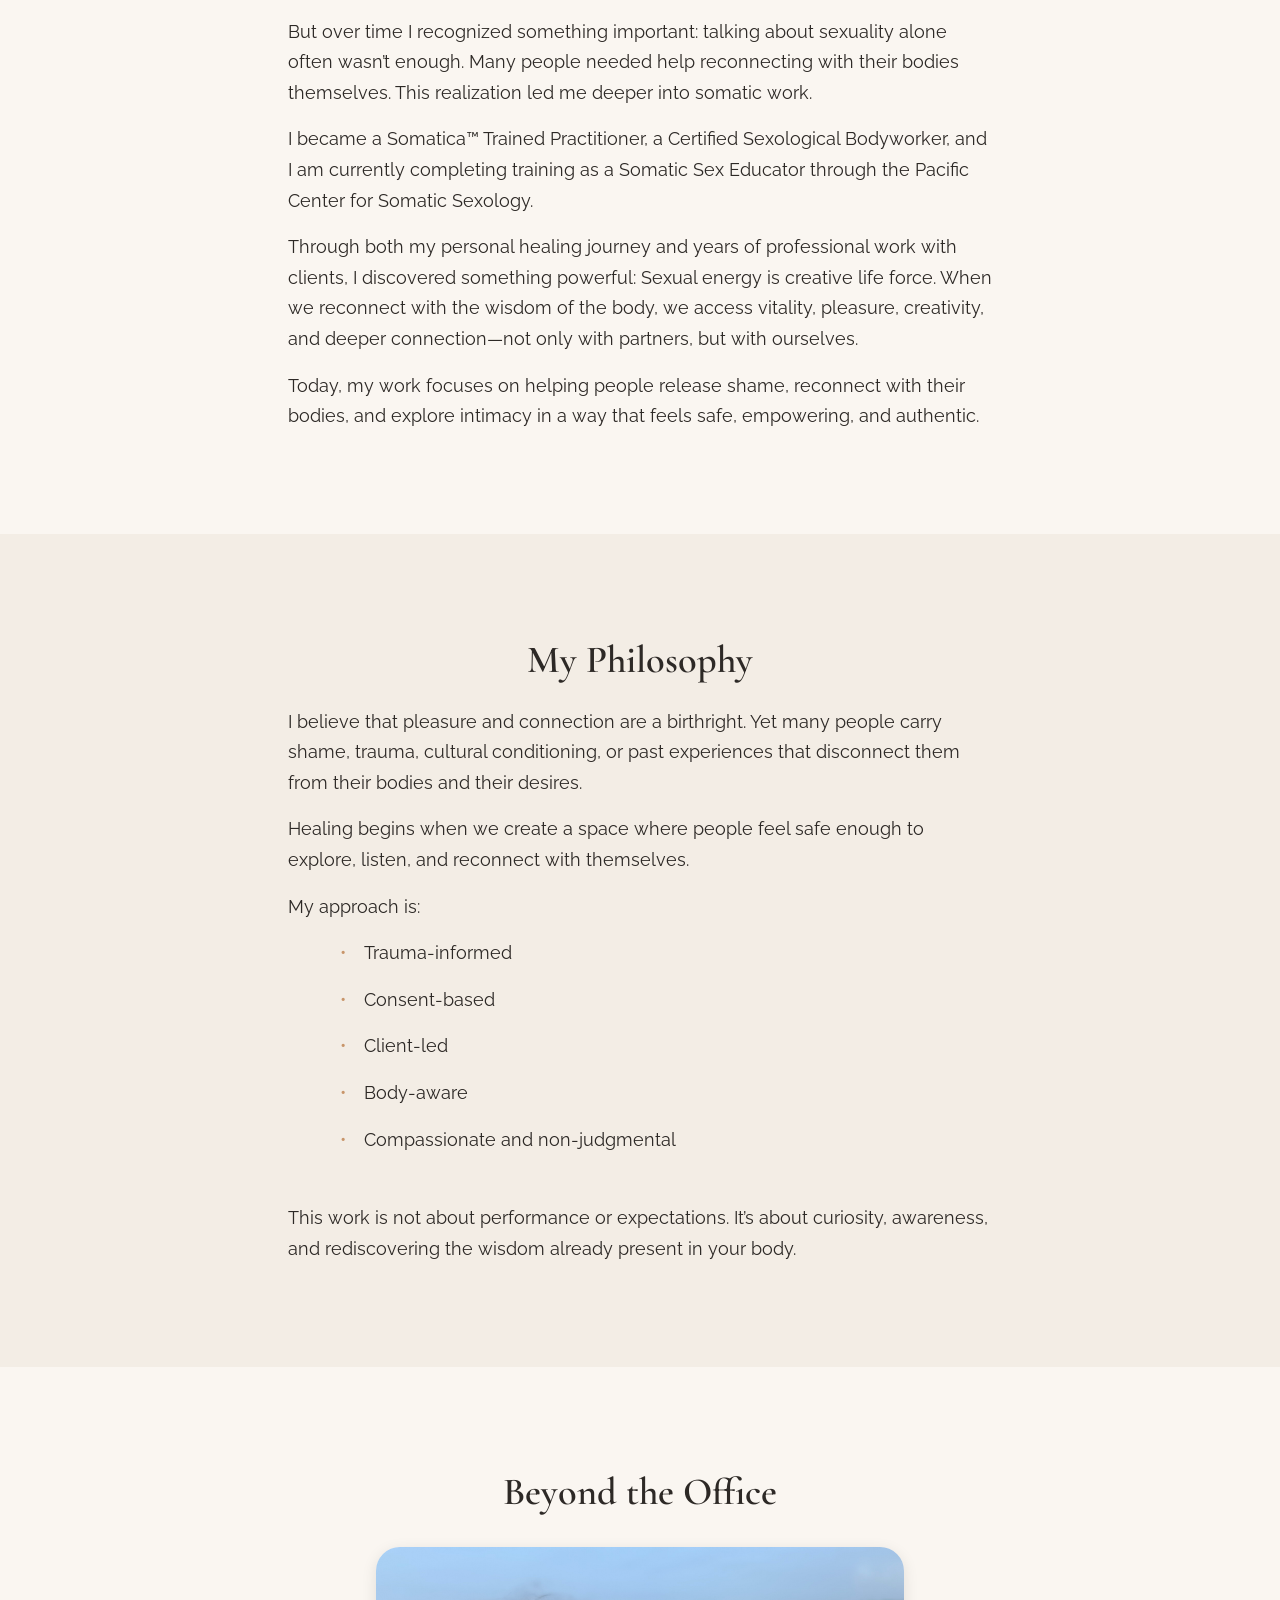
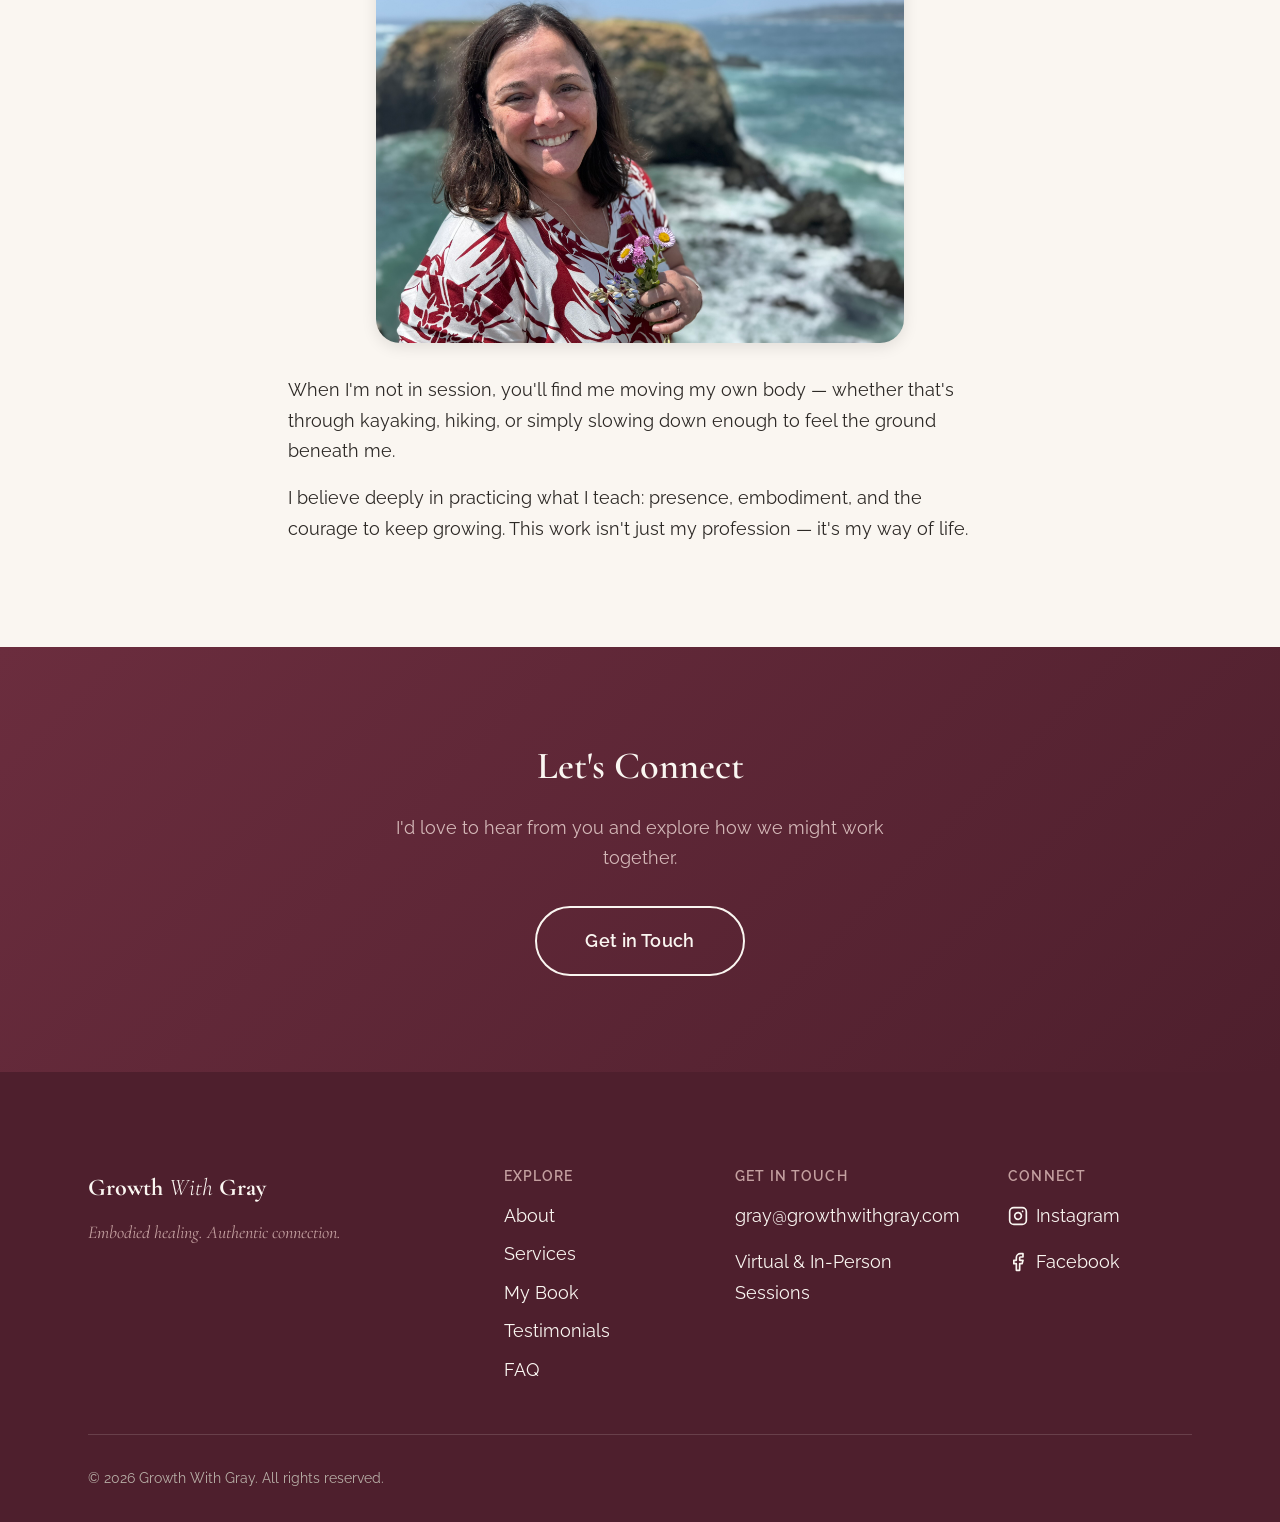
==== commit 23b82bc0: "Reworked the pages to incorporate the changes in the docx file" ====
--- a/web/about.html
+++ b/web/about.html
@@ -42,22 +42,25 @@
 
     <!-- Bio Section -->
     <section class="section">
-      <div class="container">
-        <div class="two-col">
-          <div class="reveal--left reveal">
-            <img src="images/gray_moulton1.jpg" alt="Gray Moulton" style="border-radius: var(--radius-lg); width: 100%;" onerror="this.style.background='var(--color-secondary)'; this.style.minHeight='400px'; this.alt='Photo coming soon';">
-          </div>
-          <div class="reveal--right reveal">
-            <h2 class="section-title">My Story</h2>
-            <p>I came to this work through my own journey of healing. Like so many of us, I spent years disconnected from my body &mdash; living from the neck up, pushing through, and wondering why something still felt missing.</p>
-            <p>It was through somatic work that everything shifted. I discovered that the body holds wisdom, memory, and an incredible capacity for healing that talk therapy alone couldn't reach. That experience changed the trajectory of my life and my career.</p>
-            <p>Today, I bring that same integration to my clients &mdash; weaving together relational therapy, body-based practices, and deep compassion to support people in becoming more fully themselves.</p>
-          </div>
+      <div class="container container--narrow">
+        <h2 class="section-title text-center reveal">My Story</h2>
+        <div class="reveal reveal--delay-1">
+          <img src="images/gray_moulton1.jpg" alt="Gray Moulton" style="width: 60%; border-radius: 24px; margin: var(--space-xl) auto; display: block; box-shadow: 0 4px 15px rgba(0,0,0,0.1);" onerror="this.style.background='var(--color-secondary)'; this.alt='Image not available';">
+          <p>Like many people, I grew up in a home where affection and love were present, but conversations about sex, desire, and pleasure were not. In the conservative environment I was raised in, sexuality simply wasn’t something that was talked about. Instead, there were quiet messages about being a “good girl,” staying silent, and avoiding conversations about the body or desire.</p>
+          <p>When I began navigating relationships and intimacy as an adult, I realized how little I understood about my own body, my desires, or how to communicate them. I had never been taught the language of consent, pleasure, or sexual awareness.</p>
+          <p>Like many people, my early experiences with intimacy were confusing and, at times, traumatic. Those experiences left both emotional and physical imprints that shaped my relationship with sexuality for many years.</p>
+          <p>When I became a Licensed Marriage and Family Therapist in 2000, I began working with individuals and couples navigating relationship challenges. It quickly became clear that many of the struggles people experience in relationships are deeply connected to sexuality, shame, and disconnection from the body.</p>
+          <p>That realization led me to pursue certification as a Sex Therapist in 2012.</p>
+          <p>But over time I recognized something important: talking about sexuality alone often wasn’t enough. Many people needed help reconnecting with their bodies themselves. This realization led me deeper into somatic work.</p>
+          <p>I became a Somatica™ Trained Practitioner, a Certified Sexological Bodyworker, and I am currently completing training as a Somatic Sex Educator through the Pacific Center for Somatic Sexology.</p>
+          <p>Through both my personal healing journey and years of professional work with clients, I discovered something powerful: Sexual energy is creative life force. When we reconnect with the wisdom of the body, we access vitality, pleasure, creativity, and deeper connection—not only with partners, but with ourselves.</p>
+          <p>Today, my work focuses on helping people release shame, reconnect with their bodies, and explore intimacy in a way that feels safe, empowering, and authentic.</p>
         </div>
       </div>
     </section>
 
     <!-- Credentials Section -->
+    <!--
     <section class="section section--alt">
       <div class="container container--narrow">
         <h2 class="section-title text-center reveal">Credentials &amp; Training</h2>
@@ -95,8 +98,7 @@
         </div>
       </div>
     </section>
-
-    <!-- Approach Section -->
+    
     <section class="section">
       <div class="container container--narrow">
         <h2 class="section-title text-center reveal">My Approach</h2>
@@ -121,19 +123,46 @@
         </div>
       </div>
     </section>
+    -->
+
+    <section class="section section--alt">
+      <div class="container container--narrow">
+        <h2 class="section-title text-center reveal">My Philosophy</h2>
+        <div class="reveal reveal--delay-1">
+          <p>I believe that pleasure and connection are a birthright. Yet many people carry shame, trauma, cultural conditioning, or past experiences that disconnect them from their bodies and their desires.</p>
+          <p>Healing begins when we create a space where people feel safe enough to explore, listen, and reconnect with themselves.</p>
+          <p>My approach is:
+            <ul style="list-style: none; padding: 0; max-width: 600px; margin: 0 auto var(--space-2xl);">
+              <li style="margin-bottom: var(--space-md); padding-left: var(--space-lg); position: relative;">
+                <span style="position: absolute; left: 0; color: var(--color-accent);">•</span> Trauma-informed
+              </li>
+              <li style="margin-bottom: var(--space-md); padding-left: var(--space-lg); position: relative;">
+                <span style="position: absolute; left: 0; color: var(--color-accent);">•</span> Consent-based
+              </li>
+              <li style="margin-bottom: var(--space-md); padding-left: var(--space-lg); position: relative;">
+                <span style="position: absolute; left: 0; color: var(--color-accent);">•</span> Client-led
+              </li>
+              <li style="margin-bottom: var(--space-md); padding-left: var(--space-lg); position: relative;">
+                <span style="position: absolute; left: 0; color: var(--color-accent);">•</span> Body-aware
+              </li>
+              <li style="margin-bottom: var(--space-md); padding-left: var(--space-lg); position: relative;">
+                <span style="position: absolute; left: 0; color: var(--color-accent);">•</span> Compassionate and non-judgmental
+              </li>
+            </ul>
+          </p>
+          <p>This work is not about performance or expectations. It’s about curiosity, awareness, and rediscovering the wisdom already present in your body.</p>
+        </div>
+      </div>
+    </section>
 
     <!-- Personal Touch Section -->
-    <section class="section section--alt">
-      <div class="container">
-        <div class="two-col two-col--reverse">
-          <div class="reveal--right reveal">
-            <img src="images/gray_moulton3.jpg" alt="Gray in a personal setting" style="border-radius: var(--radius-lg); width: 100%;" onerror="this.style.background='var(--color-neutral)'; this.style.minHeight='300px'; this.alt='Photo coming soon';">
-          </div>
-          <div class="reveal--left reveal">
-            <h2 class="section-title">Beyond the Office</h2>
-            <p>When I'm not in session, you'll find me moving my own body &mdash; whether that's through dance, hiking, or simply slowing down enough to feel the ground beneath me.</p>
+    <section class="section">
+      <div class="container container--narrow">
+        <h2 class="section-title text-center reveal">Beyond the Office</h2>
+        <div class="reveal reveal--delay-1">
+          <img src="images/gray_moulton3.jpg" alt="Gray Moulton" style="width: 75%; border-radius: 24px; margin: var(--space-xl) auto; display: block; box-shadow: 0 4px 15px rgba(0,0,0,0.1);" onerror="this.style.background='var(--color-secondary)'; this.alt='Image not available';">
+            <p>When I'm not in session, you'll find me moving my own body &mdash; whether that's through kayaking, hiking, or simply slowing down enough to feel the ground beneath me.</p>
             <p>I believe deeply in practicing what I teach: presence, embodiment, and the courage to keep growing. This work isn't just my profession &mdash; it's my way of life.</p>
-          </div>
         </div>
       </div>
     </section>
--- a/web/css/components.css
+++ b/web/css/components.css
@@ -25,9 +25,7 @@
 
 .site-header.is-scrolled {
   height: var(--header-height-scrolled);
-  background-color: rgba(250, 246, 241, 0.95);
-  backdrop-filter: blur(10px);
-  -webkit-backdrop-filter: blur(10px);
+  background-color: var(--color-bg);
   box-shadow: var(--shadow-sm);
 }
 
@@ -592,6 +590,15 @@
   margin: 0 auto var(--space-xl);
 }
 
+/* ---- Book Page ---- */
+
+.book-cover {
+  max-width: 380px;
+  width: 100%;
+  border-radius: var(--radius-lg);
+  box-shadow: var(--shadow-lg);
+}
+
 /* ---- CTA Banner ---- */
 
 .cta-banner {
--- a/web/css/responsive.css
+++ b/web/css/responsive.css
@@ -14,9 +14,7 @@
     left: 0;
     right: 0;
     bottom: 0;
-    background-color: rgba(250, 246, 241, 0.98);
-    backdrop-filter: blur(10px);
-    -webkit-backdrop-filter: blur(10px);
+    background-color: var(--color-bg);
     display: flex;
     align-items: center;
     justify-content: center;
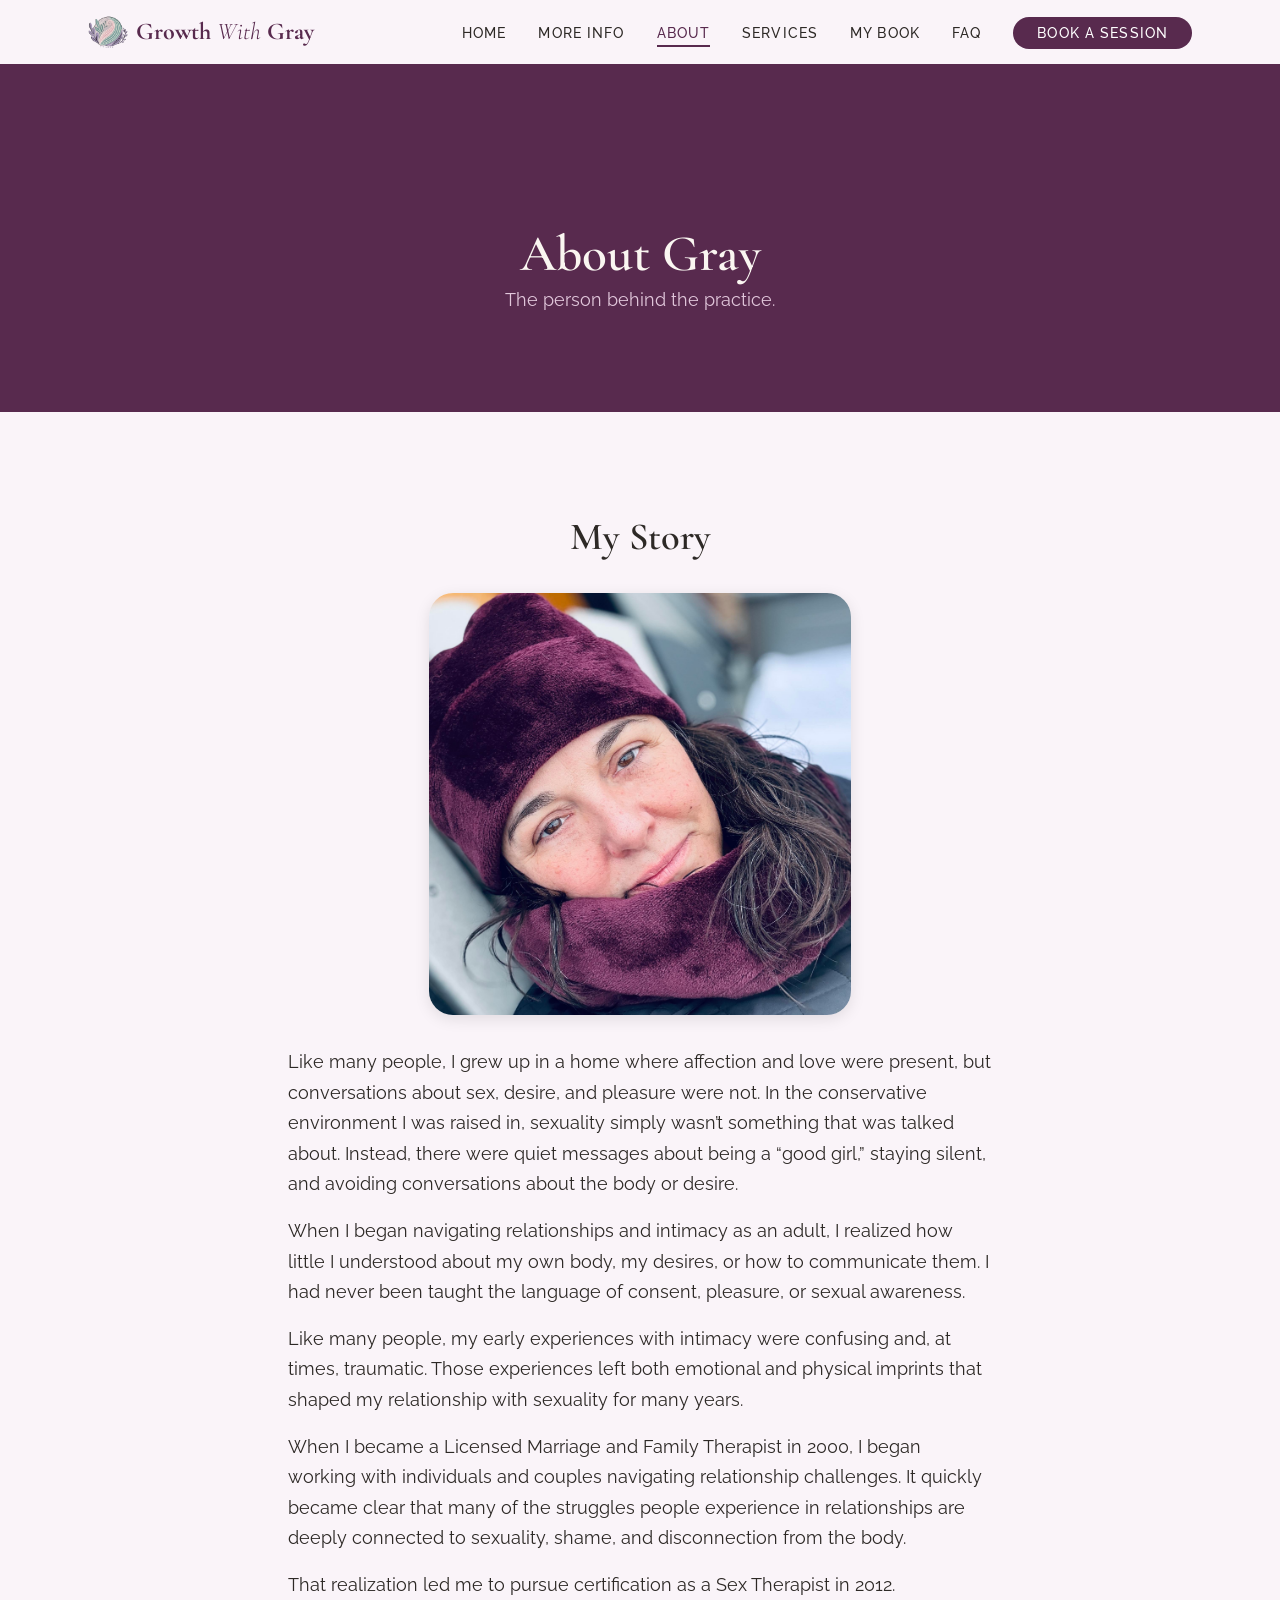
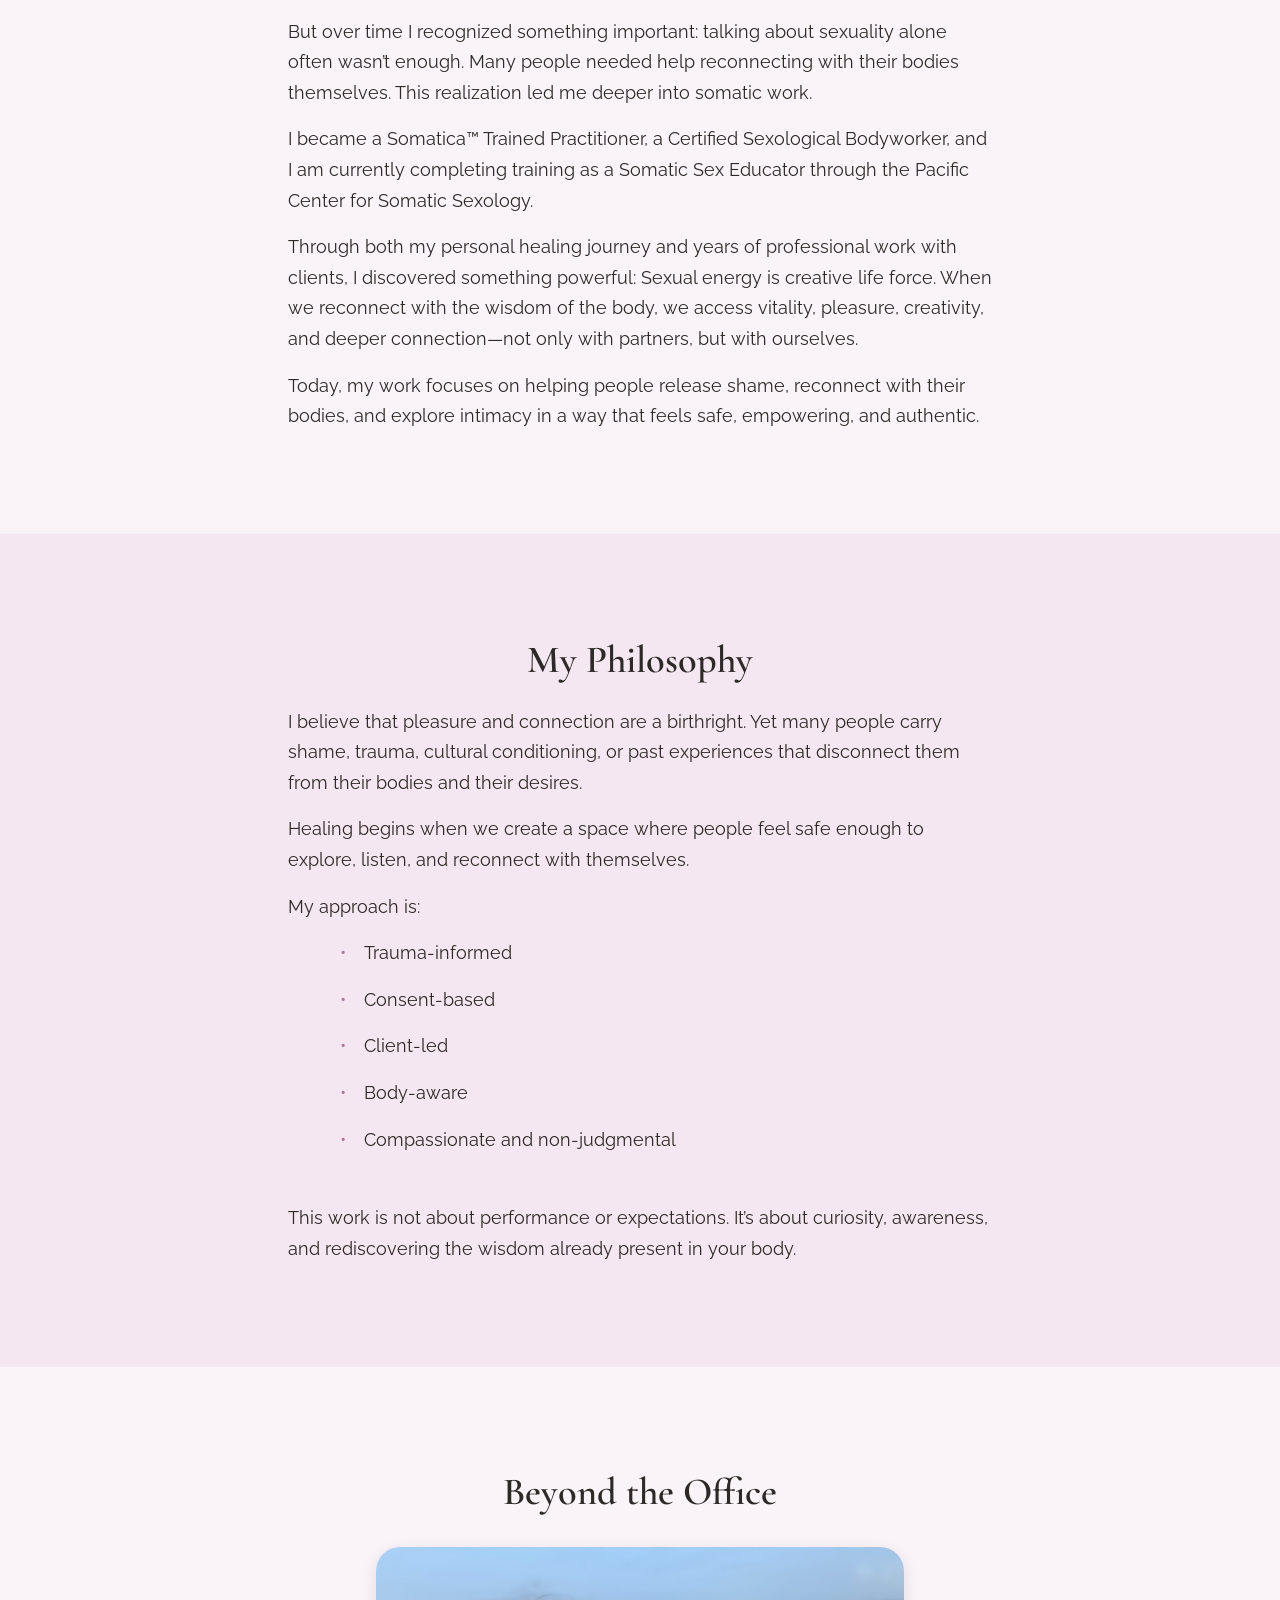
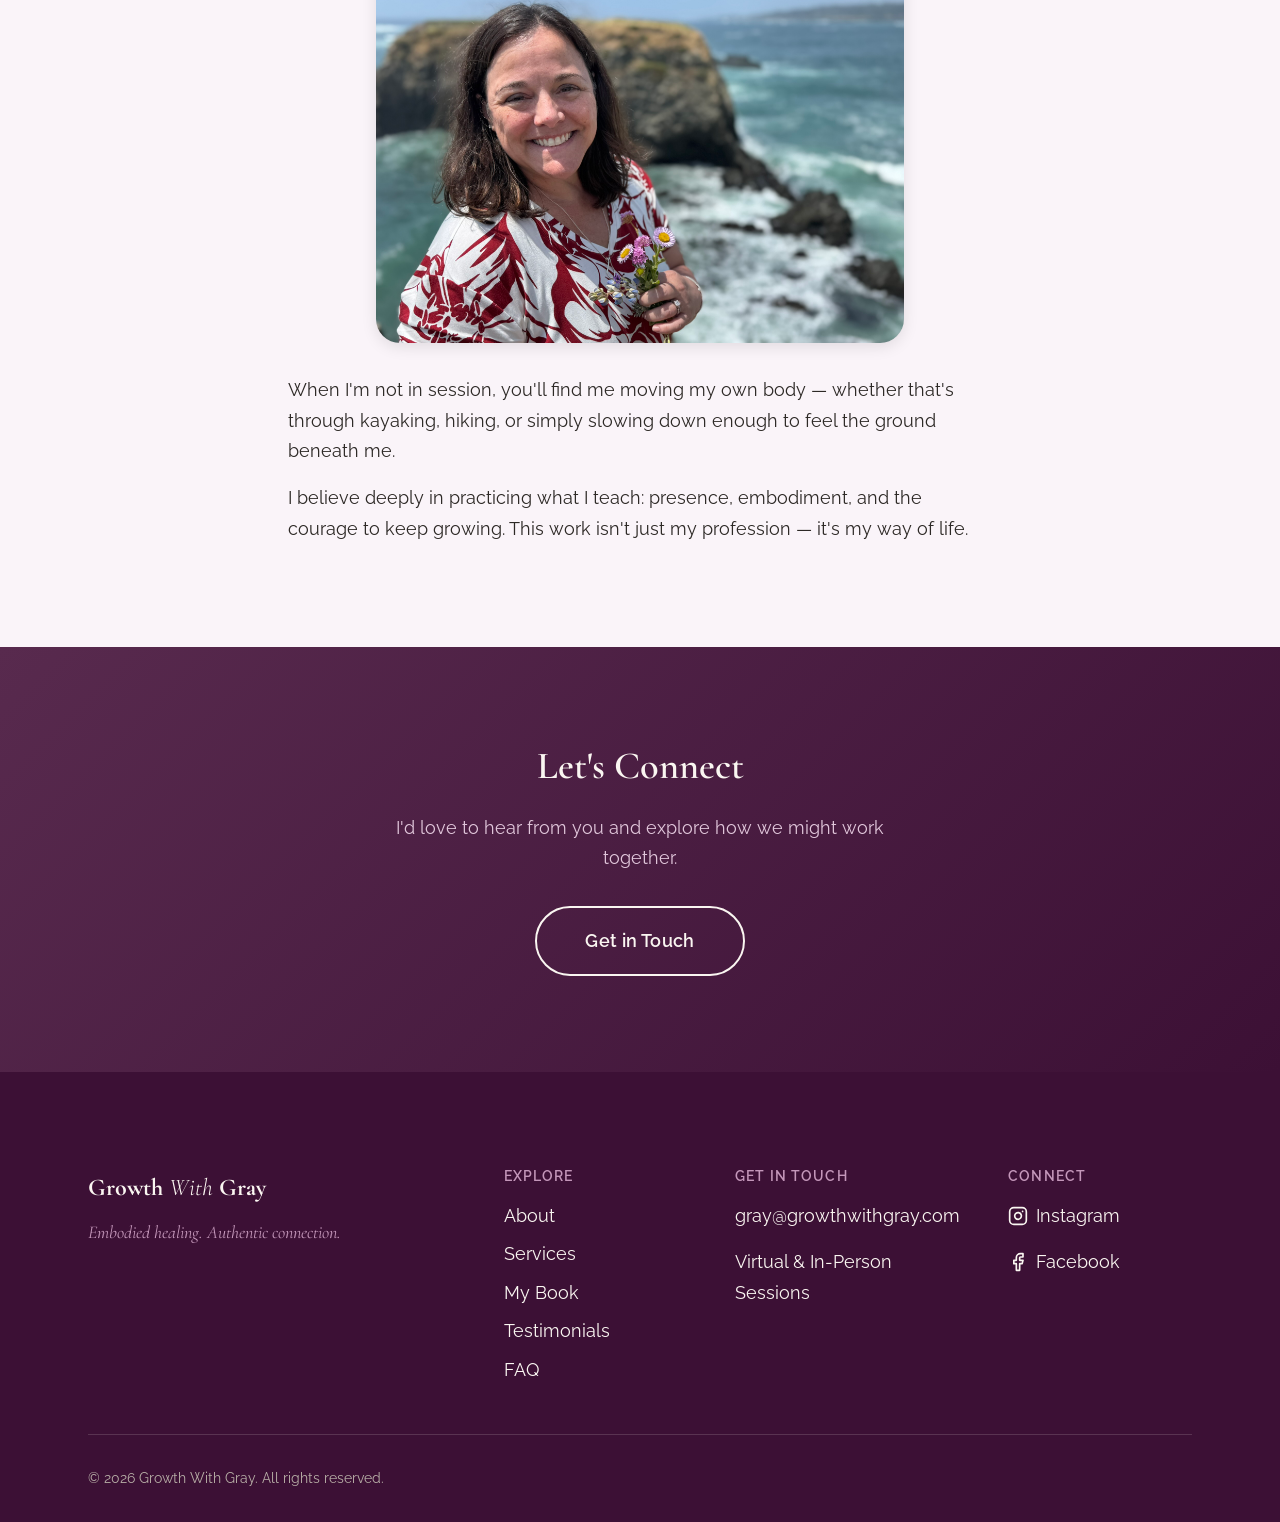
==== commit 56264a39: "First round of review with Gray" ====
--- a/web/about.html
+++ b/web/about.html
@@ -16,14 +16,14 @@
   <link rel="preconnect" href="https://fonts.gstatic.com" crossorigin>
   <link href="https://fonts.googleapis.com/css2?family=Cormorant+Garamond:ital,wght@0,400;0,500;0,600;0,700;1,400;1,500&family=Raleway:wght@300;400;500;600;700&display=swap" rel="stylesheet">
 
-  <link rel="stylesheet" href="css/variables.css">
-  <link rel="stylesheet" href="css/reset.css">
-  <link rel="stylesheet" href="css/typography.css">
-  <link rel="stylesheet" href="css/layout.css">
-  <link rel="stylesheet" href="css/components.css">
-  <link rel="stylesheet" href="css/utilities.css">
-  <link rel="stylesheet" href="css/animations.css">
-  <link rel="stylesheet" href="css/responsive.css">
+  <link rel="stylesheet" href="css/variables.css?v=1.0.0">
+  <link rel="stylesheet" href="css/reset.css?v=1.0.0">
+  <link rel="stylesheet" href="css/typography.css?v=1.0.0">
+  <link rel="stylesheet" href="css/layout.css?v=1.0.0">
+  <link rel="stylesheet" href="css/components.css?v=1.0.0">
+  <link rel="stylesheet" href="css/utilities.css?v=1.0.0">
+  <link rel="stylesheet" href="css/animations.css?v=1.0.0">
+  <link rel="stylesheet" href="css/responsive.css?v=1.0.0">
 </head>
 <body>
   <a class="skip-link" href="#main-content">Skip to main content</a>
--- a/web/css/variables.css
+++ b/web/css/variables.css
@@ -4,18 +4,18 @@
 
 :root {
   /* === Colors === */
-  --color-primary:        #6B2D3E;
-  --color-primary-light:  #8A4358;
-  --color-primary-dark:   #4E1F2D;
+  --color-primary:        #582A4E;
+  --color-primary-light:  #8D497F;
+  --color-primary-dark:   #3C1035;
 
-  --color-secondary:      #C4A0A0;
-  --color-secondary-light:#D4B8B8;
+  --color-secondary:      #C497BA;
+  --color-secondary-light:#E1C7DB;
 
-  --color-accent:         #C8956A;
-  --color-accent-light:   #D4A880;
+  --color-accent:         #B270A5;
+  --color-accent-light:   #CDA7C6;
 
-  --color-bg:             #FAF6F1;
-  --color-bg-alt:         #F3EDE5;
+  --color-bg:             #FAF4F9;
+  --color-bg-alt:         #F4E7F1;
   --color-surface:        #FFFFFF;
 
   --color-text:           #2D2926;
--- a/web/css/typography.css
+++ b/web/css/typography.css
@@ -15,7 +15,7 @@
 h4 { font-size: var(--fs-h4); }
 
 .hero-title {
-  font-size: var(--fs-hero);
+  font-size: var(--fs-h3);
   font-weight: var(--fw-bold);
   letter-spacing: -0.01em;
 }
--- a/web/css/components.css
+++ b/web/css/components.css
@@ -31,12 +31,25 @@
 
 /* Logo */
 .logo {
+  display: flex;
+  align-items: center;
+  gap: var(--space-sm);
   font-family: var(--font-heading);
   font-size: 1.5rem;
   font-weight: var(--fw-bold);
   color: var(--color-primary);
   text-decoration: none;
   z-index: 101;
+}
+
+.logo-img {
+  height: 40px;
+  width: auto;
+  flex-shrink: 0;
+}
+
+.site-header.is-scrolled .logo-img {
+  height: 32px;
 }
 
 .logo:hover {
@@ -499,7 +512,7 @@
     135deg,
     var(--color-primary-dark) 0%,
     var(--color-primary) 50%,
-    #7A3A4E 100%
+    #9B88C4 100%
   );
   color: var(--color-text-inverse);
   position: relative;
@@ -520,7 +533,7 @@
   );
 }
 
-.hero::after {
+.hero::after-exp {
   content: '';
   position: absolute;
   bottom: -1px;
@@ -531,6 +544,35 @@
   clip-path: ellipse(55% 100% at 50% 100%);
 }
 
+.hero-logo {
+  display: block;
+  width: min(280px, 60%);
+  height: auto;
+  margin: 0 auto var(--space-2xl);
+}
+
+.hero-logo-row {
+  display: flex;
+  align-items: center;
+  justify-content: center;
+  gap: var(--space-lg);
+  margin: var(--space-xl) auto;
+}
+
+.hero-logo-main {
+  width: min(340px, 55%);
+  height: auto;
+  flex-shrink: 1;
+  border-radius: 24px;
+  box-shadow: 0 4px 15px rgba(0, 0, 0, 0.1);
+}
+
+.hero-logo-accent {
+  width: min(80px, 12%);
+  height: auto;
+  flex-shrink: 0;
+}
+
 .hero-content {
   position: relative;
   z-index: 1;
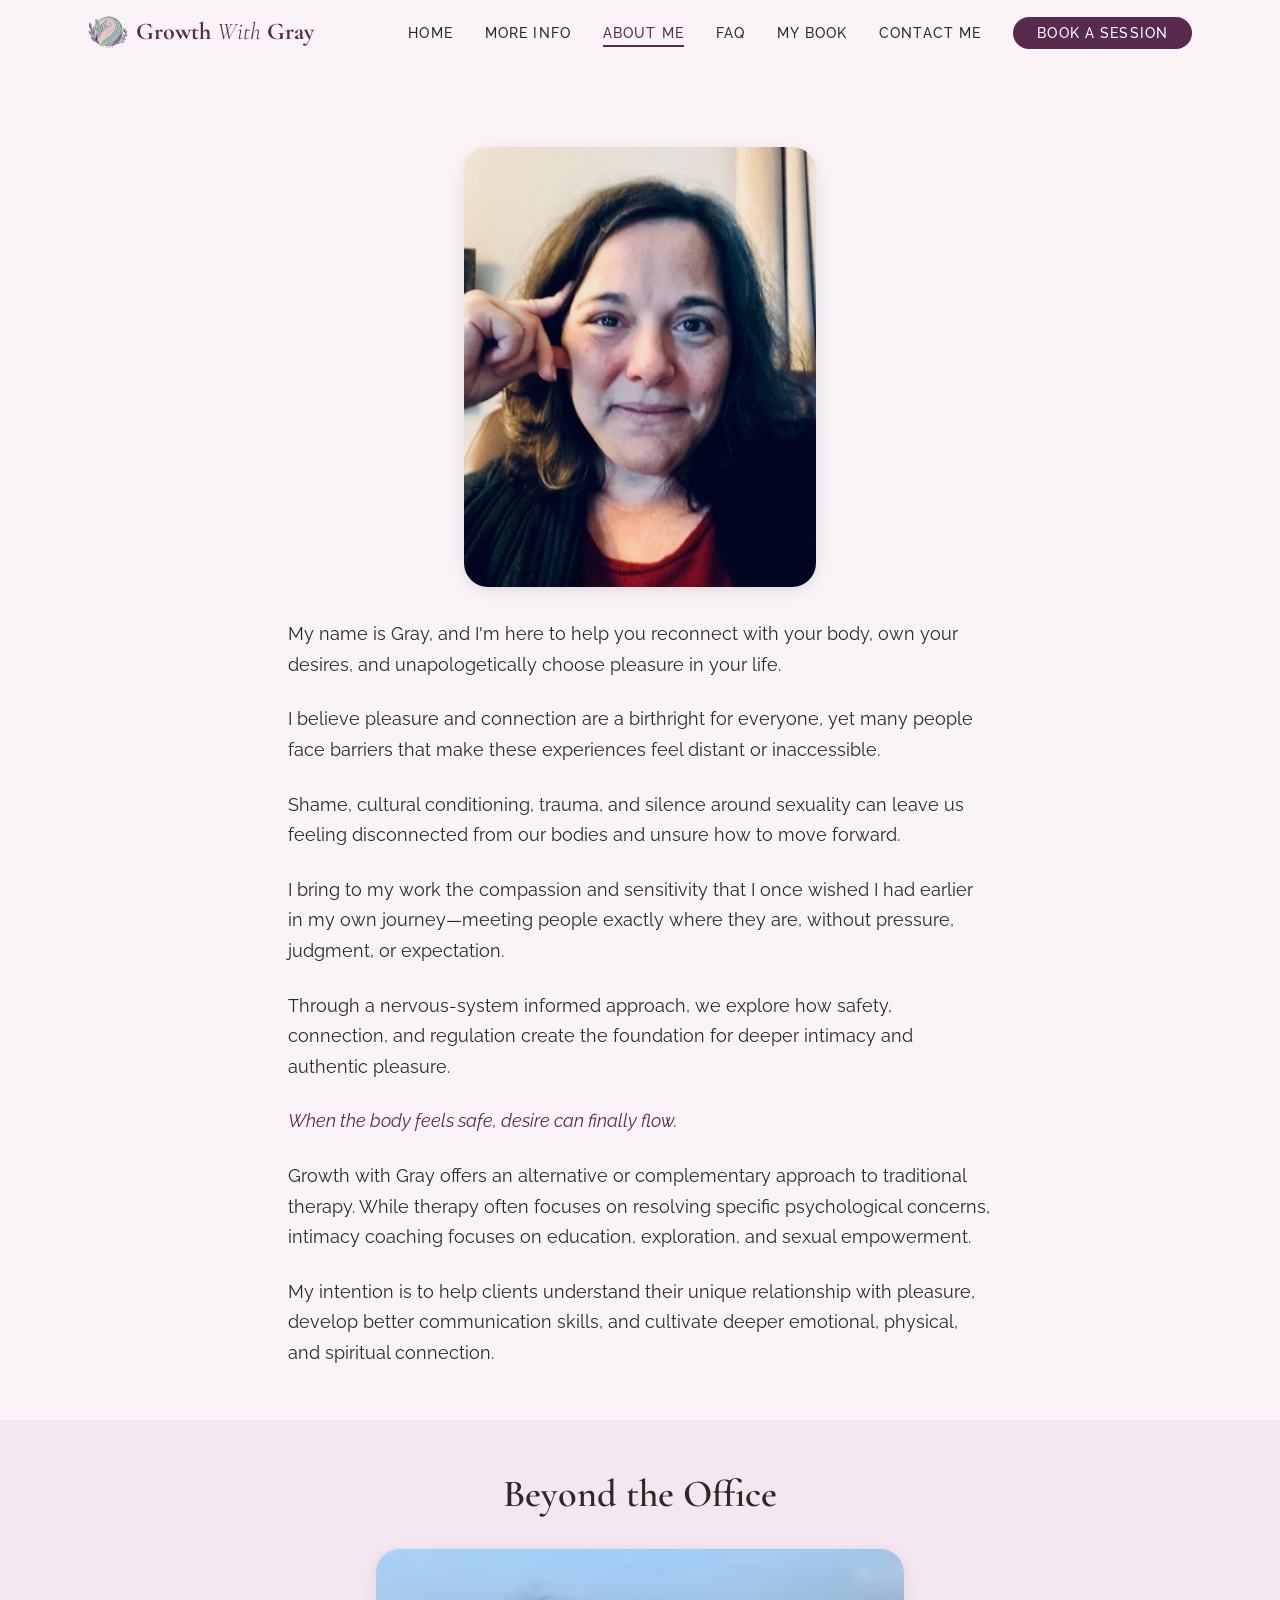
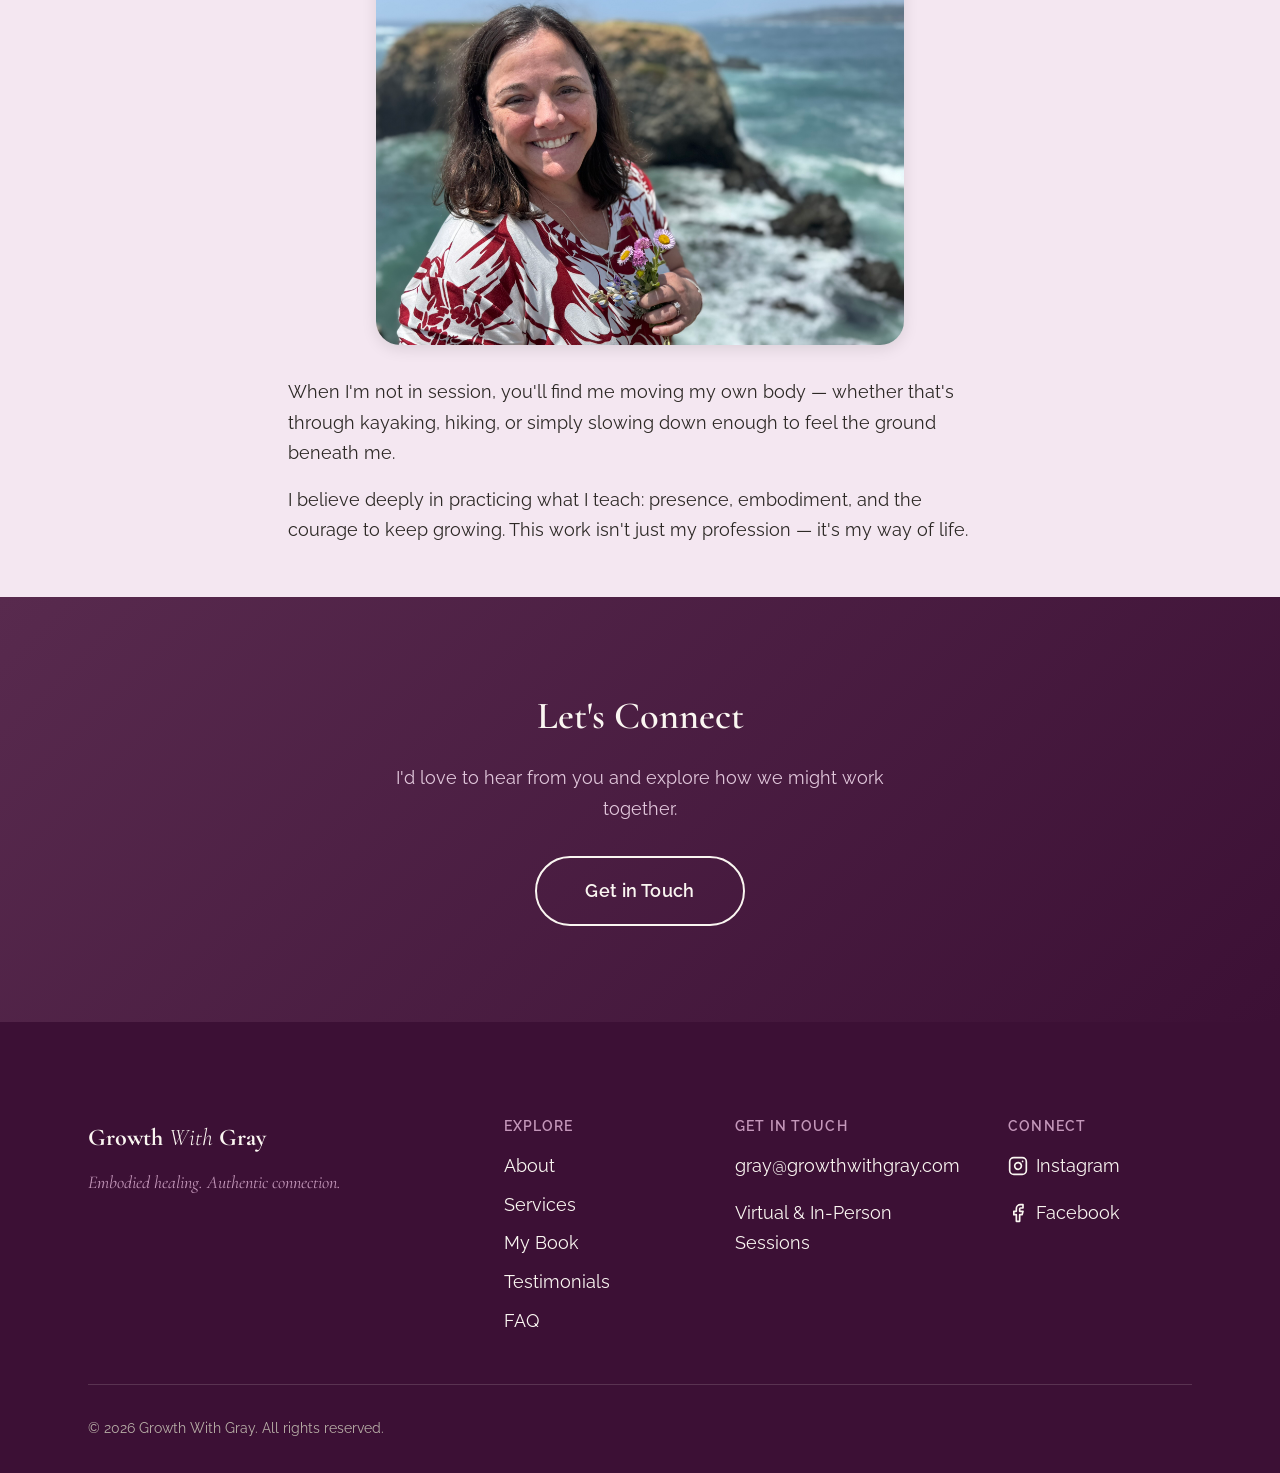
==== commit fc1e839d: "Changes for second rework" ====
--- a/web/about.html
+++ b/web/about.html
@@ -33,28 +33,28 @@
   <main id="main-content">
 
     <!-- Page Hero -->
+    <!--
     <section class="page-hero">
       <div class="container">
         <h1 class="reveal">About Gray</h1>
         <p class="reveal reveal--delay-1">The person behind the practice.</p>
       </div>
     </section>
-
-    <!-- Bio Section -->
+    -->
+    
+    <!-- SECTION 10: WHY GROWTH WITH GRAY -->
     <section class="section">
       <div class="container container--narrow">
-        <h2 class="section-title text-center reveal">My Story</h2>
         <div class="reveal reveal--delay-1">
-          <img src="images/gray_moulton1.jpg" alt="Gray Moulton" style="width: 60%; border-radius: 24px; margin: var(--space-xl) auto; display: block; box-shadow: 0 4px 15px rgba(0,0,0,0.1);" onerror="this.style.background='var(--color-secondary)'; this.alt='Image not available';">
-          <p>Like many people, I grew up in a home where affection and love were present, but conversations about sex, desire, and pleasure were not. In the conservative environment I was raised in, sexuality simply wasn’t something that was talked about. Instead, there were quiet messages about being a “good girl,” staying silent, and avoiding conversations about the body or desire.</p>
-          <p>When I began navigating relationships and intimacy as an adult, I realized how little I understood about my own body, my desires, or how to communicate them. I had never been taught the language of consent, pleasure, or sexual awareness.</p>
-          <p>Like many people, my early experiences with intimacy were confusing and, at times, traumatic. Those experiences left both emotional and physical imprints that shaped my relationship with sexuality for many years.</p>
-          <p>When I became a Licensed Marriage and Family Therapist in 2000, I began working with individuals and couples navigating relationship challenges. It quickly became clear that many of the struggles people experience in relationships are deeply connected to sexuality, shame, and disconnection from the body.</p>
-          <p>That realization led me to pursue certification as a Sex Therapist in 2012.</p>
-          <p>But over time I recognized something important: talking about sexuality alone often wasn’t enough. Many people needed help reconnecting with their bodies themselves. This realization led me deeper into somatic work.</p>
-          <p>I became a Somatica™ Trained Practitioner, a Certified Sexological Bodyworker, and I am currently completing training as a Somatic Sex Educator through the Pacific Center for Somatic Sexology.</p>
-          <p>Through both my personal healing journey and years of professional work with clients, I discovered something powerful: Sexual energy is creative life force. When we reconnect with the wisdom of the body, we access vitality, pleasure, creativity, and deeper connection—not only with partners, but with ourselves.</p>
-          <p>Today, my work focuses on helping people release shame, reconnect with their bodies, and explore intimacy in a way that feels safe, empowering, and authentic.</p>
+          <img src="images/gray_moulton2.jpg" alt="Gray Moulton" style="width: 50%; border-radius: 24px; margin: var(--space-xl) auto; display: block; box-shadow: 0 4px 15px rgba(0,0,0,0.1);" onerror="this.style.background='var(--color-secondary)'; this.alt='Image not available';">
+          <p style="margin-bottom: var(--space-lg);">My name is Gray, and I'm here to help you reconnect with your body, own your desires, and unapologetically choose pleasure in your life.</p>
+          <p style="margin-bottom: var(--space-lg);">I believe pleasure and connection are a birthright for everyone, yet many people face barriers that make these experiences feel distant or inaccessible.</p>
+          <p style="margin-bottom: var(--space-lg);">Shame, cultural conditioning, trauma, and silence around sexuality can leave us feeling disconnected from our bodies and unsure how to move forward.</p>
+          <p style="margin-bottom: var(--space-lg);">I bring to my work the compassion and sensitivity that I once wished I had earlier in my own journey—meeting people exactly where they are, without pressure, judgment, or expectation.</p>
+          <p style="margin-bottom: var(--space-lg);">Through a nervous-system informed approach, we explore how safety, connection, and regulation create the foundation for deeper intimacy and authentic pleasure.</p>
+          <p style="margin-bottom: var(--space-lg); font-style: italic; color: var(--color-primary);">When the body feels safe, desire can finally flow.</p>
+          <p style="margin-bottom: var(--space-lg);">Growth with Gray offers an alternative or complementary approach to traditional therapy. While therapy often focuses on resolving specific psychological concerns, intimacy coaching focuses on education, exploration, and sexual empowerment.</p>
+          <p>My intention is to help clients understand their unique relationship with pleasure, develop better communication skills, and cultivate deeper emotional, physical, and spiritual connection.</p>
         </div>
       </div>
     </section>
@@ -123,7 +123,6 @@
         </div>
       </div>
     </section>
-    -->
 
     <section class="section section--alt">
       <div class="container container--narrow">
@@ -154,9 +153,10 @@
         </div>
       </div>
     </section>
+    -->
 
     <!-- Personal Touch Section -->
-    <section class="section">
+    <section class="section section--alt">
       <div class="container container--narrow">
         <h2 class="section-title text-center reveal">Beyond the Office</h2>
         <div class="reveal reveal--delay-1">
--- a/web/css/variables.css
+++ b/web/css/variables.css
@@ -59,7 +59,7 @@
   --space-2xl:  3rem;
   --space-3xl:  4rem;
   --space-4xl:  6rem;
-  --space-section: clamp(4rem, 8vw, 8rem);
+  --space-section: clamp(2rem, 4vw, 4rem);
 
   /* === Layout === */
   --container-max:     1200px;
--- a/web/css/components.css
+++ b/web/css/components.css
@@ -129,6 +129,161 @@
 .nav-link.nav-link--cta.is-active {
   background-color: var(--color-primary-dark);
   color: #FFFFFF;
+}
+
+/* ---- Dropdown Menu ---- */
+.nav-item {
+  position: relative;
+}
+
+.nav-item__row {
+  display: flex;
+  align-items: center;
+}
+
+.dropdown-chevron {
+  display: inline-block;
+  vertical-align: middle;
+  margin-left: 4px;
+  width: 12px;
+  height: 12px;
+  flex-shrink: 0;
+  transition: transform var(--transition-base);
+  pointer-events: none;
+}
+
+.has-dropdown:hover .dropdown-chevron,
+.has-dropdown.is-open .dropdown-chevron {
+  transform: rotate(180deg);
+}
+
+.dropdown-toggle {
+  display: none;
+}
+
+.dropdown-menu {
+  position: absolute;
+  top: calc(100% + var(--space-sm));
+  left: 50%;
+  transform: translateX(-50%) translateY(-8px);
+  min-width: 280px;
+  background-color: var(--color-surface);
+  border-radius: var(--radius-lg);
+  box-shadow: var(--shadow-lg);
+  padding: var(--space-sm) 0;
+  list-style: none;
+  opacity: 0;
+  visibility: hidden;
+  transition: opacity var(--transition-base), visibility var(--transition-base), transform var(--transition-base);
+  z-index: 200;
+}
+
+.has-dropdown:hover .dropdown-menu,
+.has-dropdown:focus-within .dropdown-menu,
+.has-dropdown.is-open .dropdown-menu {
+  opacity: 1;
+  visibility: visible;
+  transform: translateX(-50%) translateY(0);
+}
+
+.dropdown-link {
+  display: block;
+  padding: var(--space-xs) var(--space-lg);
+  color: var(--color-text);
+  text-decoration: none;
+  font-family: var(--font-body);
+  font-size: var(--fs-small);
+  font-weight: var(--fw-regular);
+  white-space: nowrap;
+  transition: color var(--transition-fast), background-color var(--transition-fast);
+}
+
+.dropdown-link:hover {
+  color: var(--color-primary);
+  background-color: var(--color-bg-alt);
+  text-decoration: none;
+}
+
+/* ---- Page Section Index ---- */
+.section-index {
+  background-color: var(--color-bg-alt);
+  border-bottom: 1px solid var(--color-secondary-light);
+  padding: var(--space-2xl) 0;
+  margin-top: var(--space-2xl);
+}
+
+.section-index__heading {
+  font-family: var(--font-body);
+  font-size: var(--fs-h3);
+  font-weight: var(--fw-semi);
+  text-transform: uppercase;
+  letter-spacing: 0.1em;
+  color: var(--color-text-light);
+  margin-bottom: var(--space-lg);
+  text-align: center;
+}
+
+.section-index__list {
+  list-style: none;
+  padding: 0;
+  margin: 0;
+  display: flex;
+  flex-direction: column;
+  align-items: center;
+  counter-reset: index-counter;
+}
+
+.section-index__list li {
+  counter-increment: index-counter;
+  display: flex;
+  align-items: baseline;
+  gap: var(--space-sm);
+}
+
+.section-index__list li::before {
+  content: counter(index-counter, decimal-leading-zero);
+  font-family: var(--font-body);
+  font-size: var(--fs-body);
+  font-weight: var(--fw-semi);
+  color: var(--color-accent);
+  flex-shrink: 0;
+}
+
+.section-index__link {
+  font-family: var(--font-body);
+  font-size: var(--fs-body);
+  color: var(--color-text);
+  text-decoration: none;
+  transition: color var(--transition-fast), border-color var(--transition-fast);
+}
+
+.section-index__link:hover {
+  color: var(--color-primary);
+  border-bottom-color: var(--color-primary);
+  text-decoration: none;
+}
+
+/* ---- Back-to-index icon ---- */
+.back-to-index {
+  display: inline-flex;
+  align-items: center;
+  vertical-align: middle;
+  margin-left: var(--space-sm);
+  color: var(--color-accent-light);
+  text-decoration: none;
+  opacity: 0.5;
+  transition: opacity var(--transition-fast), color var(--transition-fast);
+}
+
+.back-to-index svg {
+  width: 0.65em;
+  height: 0.65em;
+}
+
+.back-to-index:hover {
+  opacity: 1;
+  color: var(--color-accent);
+  text-decoration: none;
 }
 
 /* Hamburger */
--- a/web/css/responsive.css
+++ b/web/css/responsive.css
@@ -46,6 +46,71 @@
     font-family: var(--font-body);
     font-size: var(--fs-body);
     margin-top: var(--space-md);
+  }
+
+  /* Dropdown on mobile */
+  .dropdown-chevron {
+    display: none;
+  }
+
+  .dropdown-toggle {
+    display: inline-flex;
+    align-items: center;
+    justify-content: center;
+    background: none;
+    border: none;
+    cursor: pointer;
+    color: var(--color-text);
+    padding: var(--space-xs);
+    margin-left: var(--space-sm);
+  }
+
+  .dropdown-toggle svg {
+    width: 24px;
+    height: 24px;
+    transition: transform var(--transition-base);
+  }
+
+  .has-dropdown.is-open .dropdown-toggle svg {
+    transform: rotate(180deg);
+  }
+
+  .dropdown-menu {
+    position: static;
+    transform: none;
+    box-shadow: none;
+    border-radius: 0;
+    min-width: auto;
+    width: 100%;
+    max-height: 0;
+    overflow: hidden;
+    padding: 0;
+    opacity: 1;
+    visibility: visible;
+    transition: max-height var(--transition-base);
+    background-color: transparent;
+  }
+
+  .has-dropdown:hover .dropdown-menu,
+  .has-dropdown:focus-within .dropdown-menu {
+    /* Override desktop hover — mobile uses JS toggle only */
+    max-height: 0;
+    opacity: 1;
+    visibility: visible;
+    transform: none;
+  }
+
+  .has-dropdown.is-open .dropdown-menu {
+    max-height: 700px;
+  }
+
+  .dropdown-link {
+    font-family: var(--font-heading);
+    font-size: 1rem;
+    text-align: center;
+    padding: var(--space-xs) var(--space-md);
+    color: var(--color-text-light);
+    white-space: normal;
   }
 
   /* Hero adjustments */
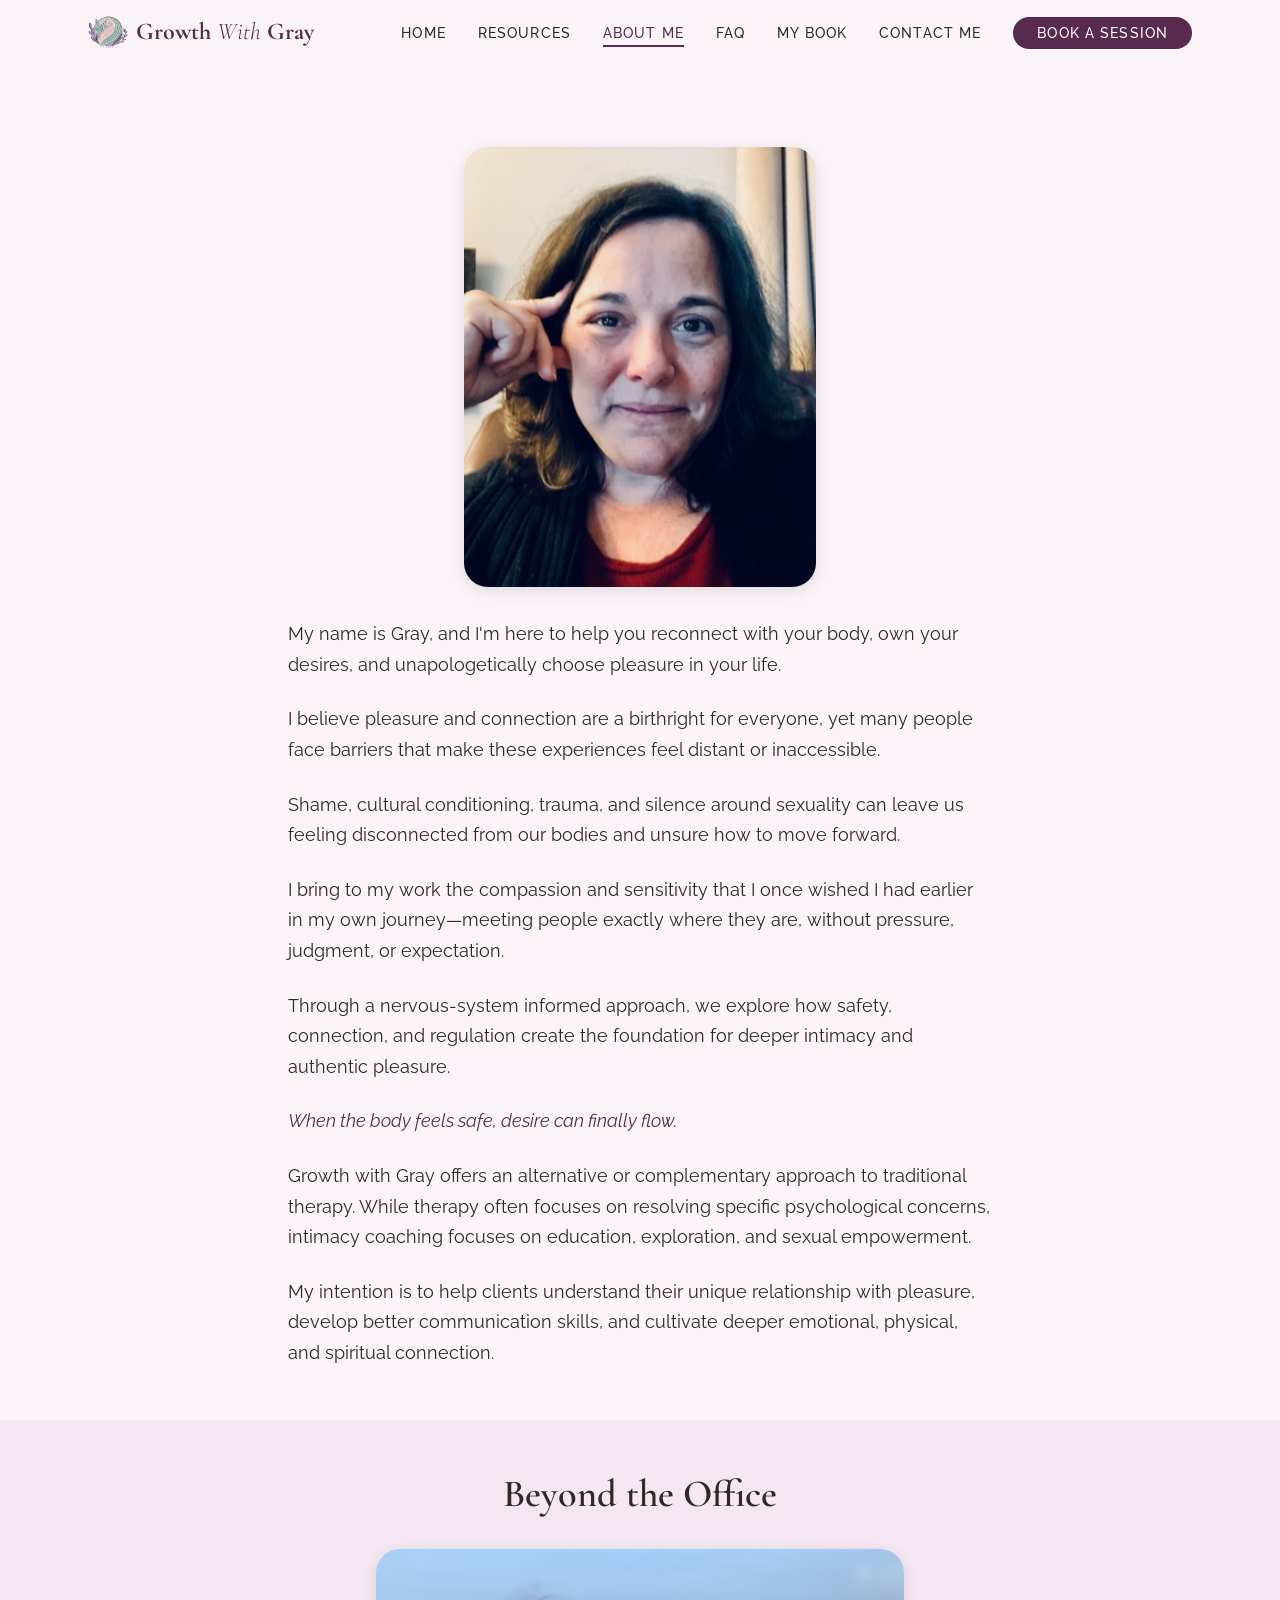
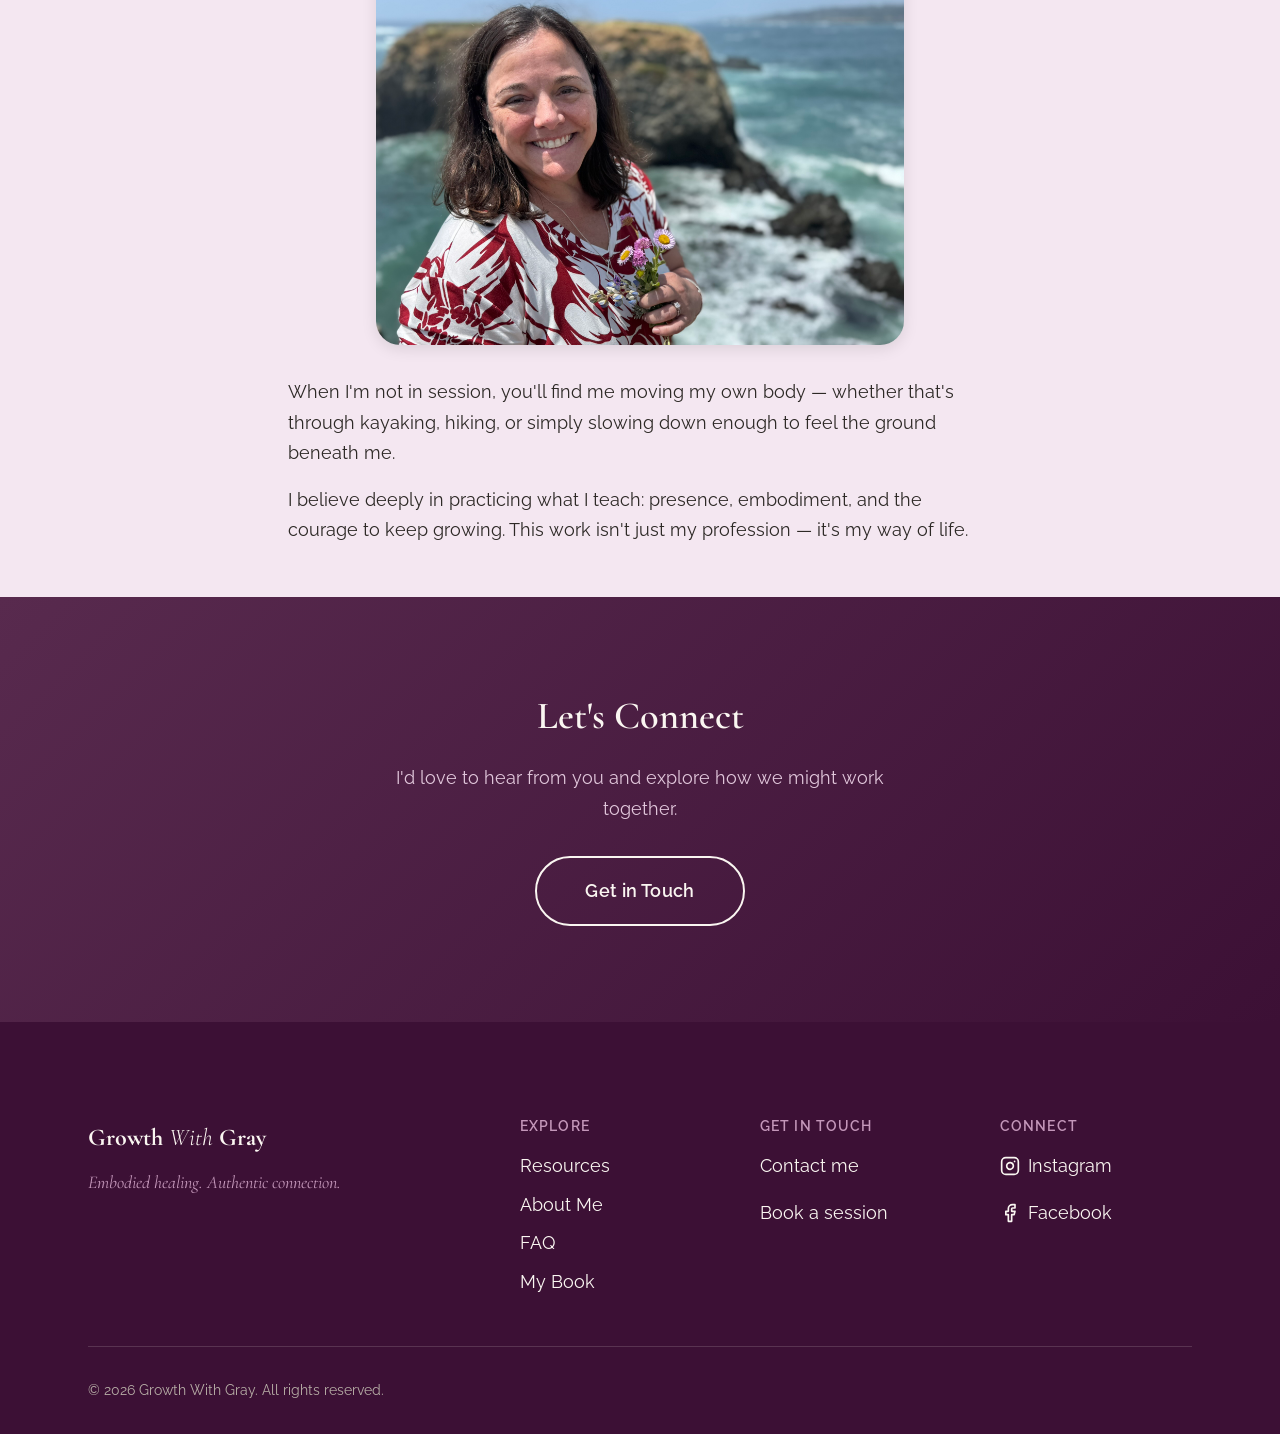
==== commit 7c165bfb: "Updated stylesheet and partials version to 1.10 for full consistency" ====
--- a/web/about.html
+++ b/web/about.html
@@ -16,14 +16,14 @@
   <link rel="preconnect" href="https://fonts.gstatic.com" crossorigin>
   <link href="https://fonts.googleapis.com/css2?family=Cormorant+Garamond:ital,wght@0,400;0,500;0,600;0,700;1,400;1,500&family=Raleway:wght@300;400;500;600;700&display=swap" rel="stylesheet">
 
-  <link rel="stylesheet" href="css/variables.css?v=1.0.0">
-  <link rel="stylesheet" href="css/reset.css?v=1.0.0">
-  <link rel="stylesheet" href="css/typography.css?v=1.0.0">
-  <link rel="stylesheet" href="css/layout.css?v=1.0.0">
-  <link rel="stylesheet" href="css/components.css?v=1.0.0">
-  <link rel="stylesheet" href="css/utilities.css?v=1.0.0">
-  <link rel="stylesheet" href="css/animations.css?v=1.0.0">
-  <link rel="stylesheet" href="css/responsive.css?v=1.0.0">
+  <link rel="stylesheet" href="css/variables.css?v=1.0.10">
+  <link rel="stylesheet" href="css/reset.css?v=1.0.10">
+  <link rel="stylesheet" href="css/typography.css?v=1.0.10">
+  <link rel="stylesheet" href="css/layout.css?v=1.0.10">
+  <link rel="stylesheet" href="css/components.css?v=1.0.10">
+  <link rel="stylesheet" href="css/utilities.css?v=1.0.10">
+  <link rel="stylesheet" href="css/animations.css?v=1.0.10">
+  <link rel="stylesheet" href="css/responsive.css?v=1.0.10">
 </head>
 <body>
   <a class="skip-link" href="#main-content">Skip to main content</a>
